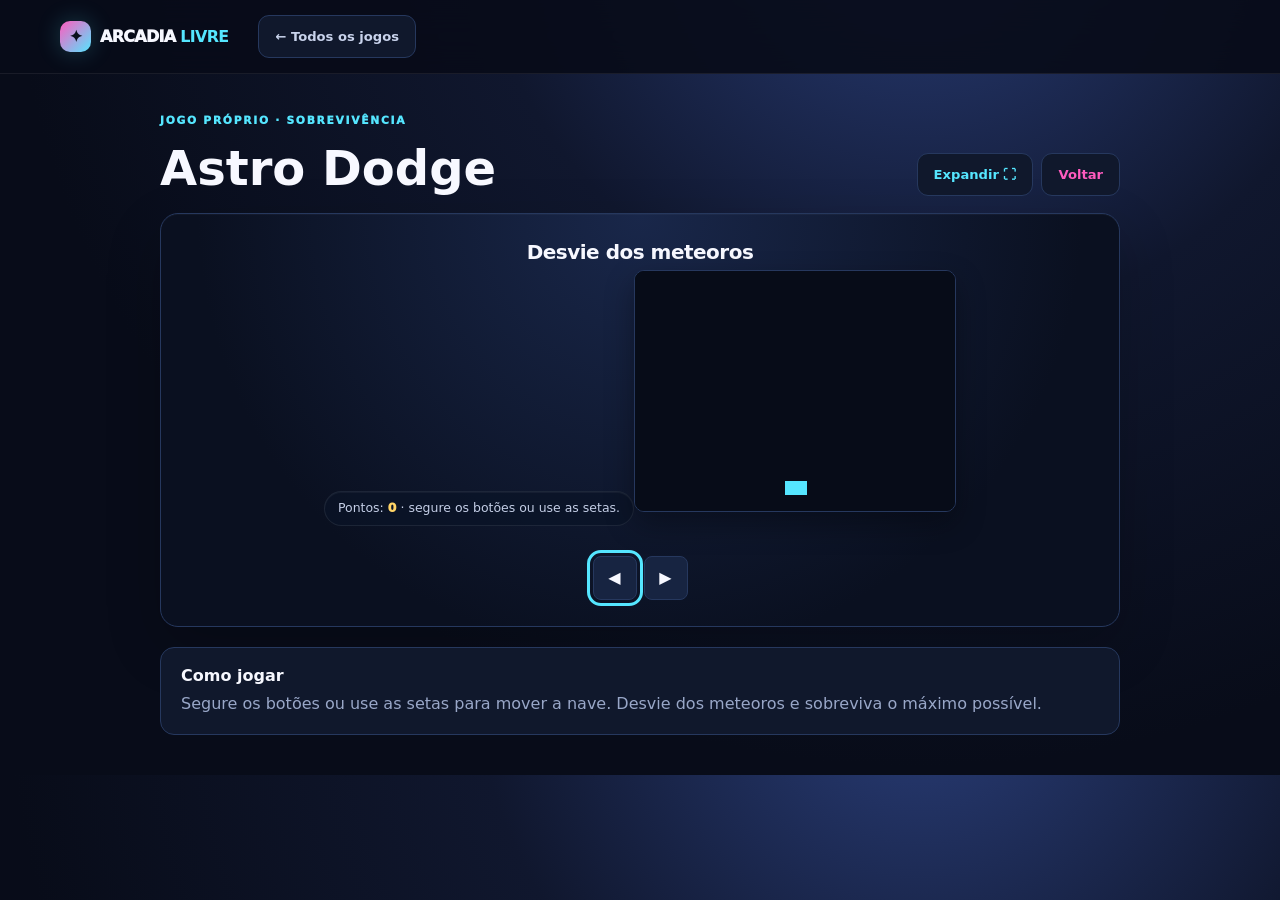
==== astro-dodge.html @ 838aaa4b "Simplifica CTAs do catálogo Mantém um único botão JOGAR por card e conserva a navegação nativa das p" ====
<!doctype html>
<html lang="pt-BR">
<head><meta charset="utf-8"><meta name="viewport" content="width=device-width, initial-scale=1"><title>Astro Dodge — Arcadia Livre</title><meta name="description" content="Jogue Astro Dodge, um jogo de sobrevivência espacial gratuito."><link rel="icon" href="favicon.svg" type="image/svg+xml"><link rel="manifest" href="manifest.webmanifest"><link rel="stylesheet" href="styles.css?v=13"></head>
<body data-game="dodge"><header class="site-header"><div class="header-inner"><a class="brand" href="index.html" aria-label="Voltar ao Arcadia Livre"><span class="brand-mark">✦</span><span>ARCADIA <b>LIVRE</b></span></a><a class="button button-quiet" href="index.html#catalogo">← Todos os jogos</a></div></header><main><section class="player-section standalone-page" id="player"><div class="player-top"><div><p class="eyebrow">jogo próprio · sobrevivência</p><h1 id="game-title">Astro Dodge</h1></div><div class="player-actions"><button class="button button-quiet fullscreen-game" id="fullscreen-game">Expandir ⛶</button><button class="button button-quiet close-game" id="close-game">Voltar</button></div></div><div id="game-root" class="game-root"><div class="empty-player"><div class="controller">🎮</div><h2>Carregando jogo...</h2></div></div><div class="standalone-info"><h2>Como jogar</h2><p>Segure os botões ou use as setas para mover a nave. Desvie dos meteoros e sobreviva o máximo possível.</p></div></section></main><script src="game.js?v=23"></script></body></html>
---- styles.css ----
:root{--bg:#080c19;--bg2:#0c1224;--panel:#111a31;--panel2:#162342;--line:#26385e;--text:#f7f8ff;--muted:#99a7c8;--cyan:#55e6ff;--pink:#ff5bbf;--lime:#baf56f;--yellow:#ffd466;--purple:#a884ff;--shadow:0 24px 65px #0008}*{box-sizing:border-box}html{scroll-behavior:smooth;scroll-padding-top:90px}section[id]{scroll-margin-top:90px}body{margin:0;color:var(--text);background:radial-gradient(ellipse at 72% -12%,#293d78 0,#10172e 34%,var(--bg) 70%);font-family:Inter,ui-sans-serif,system-ui,-apple-system,BlinkMacSystemFont,"Segoe UI",Roboto,Arial,sans-serif}a{color:inherit;text-decoration:none}button,input{font:inherit;color:inherit}.site-header{height:74px;position:sticky;top:0;z-index:20;background:#080c19e8;border-bottom:1px solid #ffffff12;backdrop-filter:blur(17px)}.header-inner{width:min(1160px,calc(100% - 30px));height:100%;margin:auto;display:flex;align-items:center;gap:30px}.brand{display:flex;align-items:center;gap:9px;font-weight:950;letter-spacing:-.045em;white-space:nowrap}.brand b{color:var(--cyan)}.brand-mark{width:31px;height:31px;border-radius:10px;display:grid;place-items:center;background:linear-gradient(135deg,var(--pink),var(--cyan));color:#09101c;box-shadow:0 0 23px #55e6ff38}.main-nav{display:flex;gap:23px;color:var(--muted);font-size:.88rem;height:100%;align-items:center}.menu-toggle{display:none;border:1px solid var(--line);background:#10182c;border-radius:9px;width:40px;height:40px;cursor:pointer;color:var(--cyan)}.main-nav a{height:100%;display:flex;align-items:center;border-bottom:2px solid transparent}.main-nav a:hover,.main-nav a.active{color:var(--text);border-color:var(--cyan)}.header-actions{margin-left:auto;display:flex;gap:10px;align-items:center}.search{height:38px;width:190px;display:flex;align-items:center;gap:8px;border:1px solid var(--line);border-radius:11px;background:#10172b;padding:0 10px;color:var(--muted)}.search span{font-size:1.35rem;line-height:0;transform:rotate(-15deg)}.search input{border:0;outline:0;background:transparent;width:100%;font-size:.8rem}.search:focus-within{outline:3px solid var(--cyan);outline-offset:3px}.search input::placeholder{color:#697797}.header-fav{border:1px solid var(--line);background:#10172b;border-radius:11px;height:38px;padding:0 11px;cursor:pointer;color:var(--pink)}.header-fav span{color:var(--muted);font-size:.75rem;margin-left:2px}main{width:min(1160px,calc(100% - 30px));margin:auto}.hero{min-height:540px;display:grid;grid-template-columns:1.03fr .97fr;gap:50px;align-items:center;padding:65px 0 53px}.eyebrow{font-size:.67rem;text-transform:uppercase;letter-spacing:.16em;font-weight:950;color:var(--cyan);margin:0 0 13px}.eyebrow i{width:7px;height:7px;display:inline-block;border-radius:50%;background:var(--lime);box-shadow:0 0 12px var(--lime);margin-right:8px}.hero h1{font-size:clamp(3.1rem,6.3vw,5.6rem);line-height:.91;letter-spacing:-.08em;margin:0 0 22px}.hero h1 em{font-style:normal;background:linear-gradient(90deg,var(--cyan),var(--pink));-webkit-background-clip:text;background-clip:text;color:transparent}.hero-text{color:var(--muted);font-size:1.05rem;line-height:1.65;max-width:530px;margin:0 0 26px}.hero-actions{display:flex;gap:10px;flex-wrap:wrap}.button{min-height:43px;border-radius:11px;border:1px solid var(--line);padding:0 16px;display:inline-flex;align-items:center;justify-content:center;font-weight:850;font-size:.82rem;cursor:pointer}.button-primary{background:linear-gradient(100deg,var(--pink),#906dff);border:0;box-shadow:0 12px 28px #ff5bbf30}.button-primary span{font-size:1.15rem;margin-left:10px}.restart-game{margin-top:18px}.button-quiet{background:#10182c;color:#c9d3ec}.button-quiet:hover{background:#182541}.hero-stats{display:flex;gap:25px;margin-top:39px;color:var(--muted);font-size:.76rem}.hero-stats strong{display:block;color:var(--text);font-size:1.2rem;line-height:1.1}.hero-stage{height:400px;position:relative;display:grid;place-items:center}.hero-glow{position:absolute;width:310px;height:310px;border-radius:50%;background:#55e6ff20;filter:blur(9px);right:18px;top:18px}.hero-game-card{z-index:1;width:min(360px,85%);border:1px solid #ffffff1c;border-radius:22px;background:#111a31d9;box-shadow:var(--shadow);padding:13px;transform:rotate(4deg);transition:transform .4s}.hero-game-card:hover{transform:rotate(0) translateY(-7px)}.hero-cover{height:300px;border-radius:15px;position:relative;overflow:hidden;background:radial-gradient(circle at 70% 18%,#ffd466b3 0 3%,transparent 4%),radial-gradient(circle at 22% 32%,#55e6ff 0 2%,transparent 3%),linear-gradient(135deg,#572ca0,#1a84a3 55%,#0d254d)}.hero-cover:after{content:"";position:absolute;inset:auto -20px 30px -20px;height:80px;background:#0b1737aa;transform:rotate(-8deg);box-shadow:0 -14px 0 #ff5bbf77}.hero-spark{position:absolute;top:24px;right:35px;color:var(--yellow);font-size:2rem;text-shadow:0 0 17px var(--yellow)}.hero-cover-title{position:absolute;z-index:1;left:22px;top:60px;font-weight:950;letter-spacing:-.1em;font-size:3.8rem;line-height:.8;color:white;text-shadow:6px 7px 0 #111b39}.hero-cover-title b{color:var(--yellow)}.hero-cover-sub{position:absolute;z-index:1;left:24px;bottom:28px;font-size:.68rem;text-transform:uppercase;letter-spacing:.13em;font-weight:850}.hero-coin{position:absolute;border-radius:50%;display:grid;place-items:center;font-size:1rem;color:#10172b;background:var(--yellow);box-shadow:0 0 20px #ffd46699;z-index:1}.hero-coin.c1{width:30px;height:30px;right:35px;bottom:78px}.hero-coin.c2{width:19px;height:19px;right:92px;bottom:114px;background:var(--cyan)}.hero-coin.c3{width:22px;height:22px;right:70px;bottom:51px;background:var(--pink);color:white}.hero-card-foot{display:flex;justify-content:space-between;padding:13px 5px 1px;color:var(--muted);font-size:.72rem}.hero-card-foot strong{color:var(--lime)}.online-dot{display:inline-block;width:7px;height:7px;border-radius:50%;background:var(--lime);box-shadow:0 0 10px var(--lime);margin-right:5px}.float-chip{position:absolute;z-index:2;padding:10px 12px;border-radius:10px;background:#151f3ae8;border:1px solid #ffffff1c;box-shadow:0 10px 28px #0005;font-size:.72rem;font-weight:800}.chip-one{left:5px;top:73px;color:var(--yellow);transform:rotate(-7deg)}.chip-two{right:2px;bottom:65px;color:var(--cyan);transform:rotate(6deg)}.ad-slot{height:82px;border:1px dashed #3c4c72;border-radius:14px;background:#0d1428a8;display:flex;align-items:center;justify-content:center;gap:12px;margin:4px 0 68px;color:#7483a6;font-size:.65rem;letter-spacing:.14em}.ad-slot small{letter-spacing:0;text-transform:none;font-size:.72rem;color:#5f6d8e}.section-top{display:flex;align-items:end;justify-content:space-between;gap:20px}.section-top h2,.player-top h2{font-size:2rem;letter-spacing:-.06em;margin:0}.section-sub{color:var(--muted);margin:4px 0 0;font-size:.88rem}.view-toggle{display:flex;gap:6px}.view-toggle button{border:1px solid var(--line);background:#10182c;color:var(--muted);border-radius:8px;width:40px;height:40px;cursor:pointer}.view-toggle .view-active{color:var(--cyan);border-color:#55e6ff55;background:#55e6ff12}.filter-row{display:flex;align-items:center;gap:8px;flex-wrap:wrap;margin:24px 0 18px}.filter{border:1px solid var(--line);background:#10182c;border-radius:999px;padding:8px 13px;color:var(--muted);font-size:.75rem;cursor:pointer}.filter:hover,.filter.active{color:var(--text);border-color:#55e6ff66;background:#55e6ff12}.result-count{margin-left:auto;color:#7786a8;font-size:.75rem}.game-grid{display:grid;grid-template-columns:repeat(3,1fr);gap:17px}.game-card{position:relative;overflow:hidden;border:1px solid var(--line);background:linear-gradient(155deg,#131e38,#0f162a);border-radius:16px;padding:10px;transition:transform .2s,border-color .2s,box-shadow .2s}.game-card:hover{transform:translateY(-5px);border-color:#5c75ad;box-shadow:0 15px 34px #0005}.cover{height:175px;border-radius:11px;position:relative;overflow:hidden;display:flex;align-items:end;padding:15px}.cover:after{content:"";position:absolute;inset:0;background:linear-gradient(135deg,#ffffff1f,transparent 45%,#080c1944)}.cover-icon{position:absolute;z-index:1;right:17px;top:15px;font-size:3rem;filter:drop-shadow(0 5px 6px #0005)}.cover-label{z-index:1;font-size:2.15rem;font-weight:950;line-height:.83;letter-spacing:-.09em;text-shadow:4px 4px 0 #09122699}.cover-label b{color:var(--yellow)}.cover-click{background:radial-gradient(circle at 68% 28%,#ffd466 0 2%,transparent 3%),linear-gradient(135deg,#ec4c94,#5d3aa9 58%,#173a73)}.cover-memory{background:radial-gradient(circle at 25% 30%,#55e6ff 0 2%,transparent 3%),linear-gradient(135deg,#0b7f90,#25346e 50%,#c64799)}.cover-snake{background:radial-gradient(circle at 76% 27%,#baf56f 0 3%,transparent 4%),linear-gradient(135deg,#173a55,#226c68 50%,#1a245d)}.cover-math{background:radial-gradient(circle at 20% 24%,#ffd466 0 3%,transparent 4%),linear-gradient(135deg,#ad4a89,#392a79 55%,#1b8e9a)}.cover-stack{background:linear-gradient(180deg,#121b46,#263d77 50%,#f05d9e)}.cover-dodge{background:radial-gradient(circle at 50% 28%,#ffffff 0 1%,transparent 2%),radial-gradient(circle at 70% 20%,#55e6ff 0 2%,transparent 3%),linear-gradient(135deg,#15124b,#162e78 52%,#39a2b0)}.heart{position:absolute;z-index:2;top:11px;left:11px;width:40px;height:40px;border-radius:9px;border:1px solid #ffffff2b;background:#080d1b99;color:white;cursor:pointer;font-size:1.05rem}.heart.saved{color:var(--pink);background:#ff5bbf25}.card-info{display:flex;justify-content:space-between;gap:8px;padding:13px 3px 10px}.category{font-size:.6rem;letter-spacing:.13em;color:var(--cyan);font-weight:950}.card-info h3{font-size:1.05rem;margin:3px 0}.card-info p{font-size:.75rem;color:var(--muted);margin:0}.card-meta{display:flex;flex-direction:column;gap:5px;align-items:end;color:#8392b2;font-size:.68rem;white-space:nowrap}.card-meta span:first-child{color:var(--yellow)}.play-card{display:flex;align-items:center;justify-content:center;width:100%;height:44px;border:1px solid #55e6ff3b;background:#55e6ff0e;border-radius:9px;color:var(--cyan);font-size:.72rem;font-weight:950;cursor:pointer;transition:.2s}.play-card:hover{background:#55e6ff20}.play-card span{font-size:1rem;margin-left:6px}.game-grid.list-view{grid-template-columns:1fr}.game-grid.list-view .game-card{display:grid;grid-template-columns:170px 1fr auto;gap:14px;align-items:center}.game-grid.list-view .cover{height:112px}.game-grid.list-view .card-info{padding:8px 0}.game-grid.list-view .card-actions{width:110px}.game-grid.list-view .play-card{width:100%}.empty-search{text-align:center;padding:50px;color:var(--muted)}.empty-search span{font-size:2.5rem}.empty-search h3{color:var(--text);margin:12px 0 3px}.empty-search p{margin:0}.player-section{margin:76px 0}.standalone-page{max-width:960px;margin:40px auto}.standalone-page h1{font-size:clamp(1.8rem,4vw,3rem);margin:0}.standalone-info{margin-top:20px;padding:18px 20px;border:1px solid var(--line);border-radius:14px;background:#10182c}.standalone-info h2{font-size:1rem;margin:0 0 6px}.standalone-info p{color:var(--muted);margin:0;line-height:1.6}.card-actions{display:flex;flex-direction:column;gap:4px}.details-link{display:inline-block;margin-top:4px;color:var(--cyan);font-size:.78rem;font-weight:800;text-decoration:none;text-align:center}.details-link:hover{text-decoration:underline}.card-link{cursor:pointer}.card-link:focus-visible{outline:3px solid var(--cyan);outline-offset:4px}.player-top{display:flex;align-items:end;justify-content:space-between;margin-bottom:17px}.player-actions{display:flex;gap:8px}.close-game{color:var(--pink)}.fullscreen-game{color:var(--cyan)}.game-root{min-height:350px;border:1px solid var(--line);border-radius:18px;background:radial-gradient(circle at 50% 0,#19274a,#0a1020 70%);display:grid;place-items:center;padding:26px;overflow:hidden}.empty-player{text-align:center;color:var(--muted)}.controller{font-size:3.4rem;filter:drop-shadow(0 8px 12px #0007)}.empty-player h3{color:var(--text);margin:12px 0 4px}.empty-player p{margin:0;font-size:.85rem}.game-ui{width:min(100%,650px);text-align:center;user-select:none}.game-ui button,.game-ui canvas{touch-action:manipulation}.game-controls,.game-controls button,.tap-target,.stack-button,.memory-card{touch-action:none}.game-ui h3{margin:0 0 6px;font-size:1.25rem}.game-ui p{color:var(--muted);margin:4px 0 19px}.score{color:var(--yellow);font-weight:950}.timer{color:var(--cyan);font-weight:950}.tap-target{width:125px;height:125px;border:0;border-radius:50%;background:linear-gradient(140deg,var(--pink),#876cff);font-size:2.2rem;cursor:pointer;box-shadow:0 0 0 11px #ff5bbf16,0 16px 45px #ff5bbf55}.tap-target:active{transform:scale(.94)}.memory-grid{display:grid;grid-template-columns:repeat(4,minmax(0,1fr));width:min(100%,300px);gap:10px;justify-content:center}.memory-card{height:72px;border:1px solid var(--line);background:#182544;border-radius:11px;cursor:pointer;font-size:1.5rem}.snake-wrap canvas{touch-action:none}.memory-card.flipped{background:#2b4275;border-color:var(--cyan)}.snake-wrap canvas,.dodge-wrap canvas{max-width:100%;border:1px solid var(--line);background:#070c18;border-radius:10px;image-rendering:pixelated}.game-controls{display:flex;justify-content:center;gap:7px;margin-top:11px}.game-controls button{width:44px;height:44px;border:1px solid var(--line);background:#172441;border-radius:8px;cursor:pointer}.math-answer{display:flex;justify-content:center;gap:7px;flex-wrap:wrap}.math-answer button{border:1px solid var(--line);background:#172441;border-radius:9px;padding:10px 18px;cursor:pointer}.math-answer button:hover{border-color:var(--cyan);color:var(--cyan)}.stack-button{border:0;background:linear-gradient(90deg,var(--pink),var(--cyan));height:43px;padding:0 24px;border-radius:10px;font-weight:950;cursor:pointer}.category-section{margin:70px 0}.category-grid{display:grid;grid-template-columns:repeat(4,1fr);gap:12px;margin-top:21px}.category-tile{min-height:115px;border:1px solid var(--line);border-radius:14px;padding:15px;display:flex;align-items:center;gap:12px;position:relative;overflow:hidden;background:#121c33;transition:.2s}.category-tile:hover{transform:translateY(-4px);border-color:#5c75ad}.category-tile>span{font-size:2.1rem}.category-tile strong{display:block;font-size:.93rem}.category-tile small{display:block;color:var(--muted);margin-top:3px;font-size:.72rem}.category-tile>b{position:absolute;right:15px;bottom:13px;color:var(--cyan)}.tile-arcade{background:linear-gradient(135deg,#1e2c58,#15192e)}.tile-puzzle{background:linear-gradient(135deg,#3a235d,#161e3b)}.tile-reflex{background:linear-gradient(135deg,#16455a,#141d39)}.tile-classic{background:linear-gradient(135deg,#27365d,#182035)}.classic-section{min-height:245px;display:flex;align-items:center;gap:50px;border:1px solid var(--line);border-radius:20px;padding:28px 42px;background:linear-gradient(100deg,#121d38,#1b1740);overflow:hidden;position:relative}.classic-section:after{content:"";width:300px;height:300px;border-radius:50%;background:#a884ff21;position:absolute;right:-75px;top:-85px;filter:blur(3px)}.classic-art{width:230px;height:170px;flex:none;border:1px solid #ffffff24;border-radius:15px;background:repeating-linear-gradient(0deg,#263767 0 3px,#293e72 3px 6px),linear-gradient(135deg,#ff5bbf,#55e6ff);display:grid;place-items:center;position:relative;box-shadow:0 17px 40px #0006;transform:rotate(-4deg)}.classic-art:before{content:"";position:absolute;inset:10px;border:2px solid #0b1020;border-radius:9px}.classic-art span{z-index:1;font-weight:950;letter-spacing:.15em;font-size:1.2rem}.classic-art span:first-child{color:var(--yellow);font-size:3.8rem;line-height:.7}.classic-art i{position:absolute;right:25px;top:18px;color:var(--pink);font-size:1.6rem}.classic-copy{z-index:1;max-width:620px}.classic-copy h2{font-size:1.9rem;letter-spacing:-.06em;margin:0 0 10px}.classic-copy p:not(.eyebrow){color:var(--muted);line-height:1.6;font-size:.9rem;margin:0}.text-link{display:inline-block;color:var(--cyan);font-weight:850;margin-top:14px;font-size:.82rem}.ad-bottom{margin:55px 0 66px}.player-section:fullscreen,.player-section.fullscreen-fallback{position:fixed;inset:0;z-index:9999;overflow:auto;min-height:100vh;margin:0;padding:28px clamp(16px,4vw,60px);background:#080c19;border-radius:0;border:0}.player-section:fullscreen .game-root,.player-section.fullscreen-fallback .game-root{min-height:calc(100vh - 100px);display:grid;place-items:center;border:0}.player-section:fullscreen .game-ui,.player-section.fullscreen-fallback .game-ui{width:min(100%,760px)}.not-found{min-height:calc(100vh - 170px);display:grid;place-content:center;justify-items:start;max-width:650px;margin:auto}.not-found h1{font-size:clamp(2.6rem,7vw,5rem);line-height:.95;letter-spacing:-.08em;margin:0 0 18px}.not-found p:not(.eyebrow){color:var(--muted);font-size:1rem;line-height:1.6;max-width:500px;margin:0 0 24px}footer{border-top:1px solid #ffffff12;padding:32px max(18px,calc((100% - 1160px)/2)) 70px;display:grid;grid-template-columns:1.2fr .8fr 1fr;gap:25px;color:var(--muted);font-size:.78rem}footer .brand{color:var(--text)}footer p{margin:10px 0 0}.footer-links{display:flex;gap:18px;align-items:center}.footer-links a:hover{color:var(--cyan)}footer small{align-self:center;text-align:right}@media(max-width:900px){.menu-toggle{display:grid;place-items:center}.main-nav{display:none;position:absolute;top:74px;left:10px;right:10px;height:auto;flex-direction:column;align-items:stretch;gap:0;padding:8px;border:1px solid var(--line);border-radius:12px;background:#0c1428f5;box-shadow:var(--shadow)}.main-nav.open{display:flex}.main-nav a{height:42px;padding:0 12px}.hero{grid-template-columns:1fr;gap:15px}.hero-stage{height:350px}.game-grid{grid-template-columns:repeat(2,1fr)}.category-grid{grid-template-columns:repeat(2,1fr)}footer{grid-template-columns:1fr 1fr}.footer-links{justify-content:flex-end}footer small{grid-column:1/-1;text-align:left}}@media(max-width:560px){.header-inner{width:calc(100% - 20px)}.header-actions{gap:5px}.search{width:clamp(92px,calc(100vw - 176px),160px);padding:0 8px;justify-content:flex-start}.search input{display:block}.search span{font-size:1.25rem}.hero{padding-top:45px}.hero h1{font-size:3.2rem}.hero-stats{gap:15px}.hero-stage{height:290px}.hero-game-card{width:285px}.hero-cover{height:220px}.hero-cover-title{font-size:3rem}.float-chip{font-size:.62rem}.ad-slot{flex-direction:column;gap:5px}.section-top{align-items:start;flex-direction:column}.view-toggle{display:none}.game-grid{grid-template-columns:1fr}.filter-row{gap:6px}.filter{padding:7px 10px;font-size:.7rem}.result-count{width:100%;margin:3px 0 0}.player-top{align-items:start}.player-top h2{font-size:1.55rem}.category-grid{grid-template-columns:1fr 1fr}.category-tile{padding:11px;min-height:100px}.category-tile>span{font-size:1.65rem}.category-tile>b{right:10px;bottom:9px}.classic-section{flex-direction:column;align-items:start;gap:25px;padding:25px}.classic-art{width:190px;height:135px}.classic-copy h2{font-size:1.55rem}.memory-grid{width:min(100%,280px);gap:7px}.memory-card{height:58px}footer{display:flex;flex-direction:column;padding-bottom:95px}.footer-links{justify-content:flex-start}.footer-links a{font-size:.75rem}}

/* Foco visível consistente para teclado e leitores de tela */
button:focus-visible,a:focus-visible,input:focus-visible,[tabindex]:focus-visible{outline:3px solid var(--cyan);outline-offset:3px}
.tap-target:focus-visible{box-shadow:0 0 0 7px var(--bg),0 0 0 11px var(--cyan),0 16px 45px #55e6ff55}
.memory-card.flipped{transform:translateY(-2px);transition:transform .14s,background .14s,border-color .14s}
@media (prefers-reduced-motion:reduce){*,*::before,*::after{scroll-behavior:auto!important;animation-duration:.01ms!important;animation-iteration-count:1!important;transition-duration:.01ms!important}}

/* HUD compacto e legível em telas pequenas */
.game-ui>p{display:inline-flex;align-items:center;justify-content:center;gap:4px;max-width:100%;padding:8px 13px;border:1px solid #ffffff14;border-radius:999px;background:#0b1428b8;box-shadow:inset 0 1px #ffffff0b;color:#c4cee6;font-size:.78rem;line-height:1.35}
.game-ui h3{letter-spacing:-.025em}
.game-root{box-shadow:inset 0 1px #ffffff08,0 20px 55px #0003}
.game-ui canvas{box-shadow:0 12px 30px #0005}
.tap-target{transition:filter .15s,box-shadow .15s,transform .15s}
.tap-target:hover{filter:saturate(1.18) brightness(1.08)}
.memory-card:hover{border-color:#55e6ff99;background:#20335b}
@media(max-width:560px){.game-ui>p{font-size:.72rem;padding:7px 10px}.game-root{padding:18px 12px}}

/* Hub principal: área de descoberta com ação imediata */
.skip-link{position:fixed;left:16px;top:10px;z-index:1000;transform:translateY(-160%);padding:10px 14px;border-radius:10px;background:var(--cyan);color:#07101b;font-weight:900;font-size:.8rem;transition:transform .18s}.skip-link:focus{transform:translateY(0)}
.hub-guide{padding:27px 28px 29px;border:1px solid #ffffff16;border-radius:22px;background:linear-gradient(135deg,#101a32e8,#151431e8);box-shadow:0 22px 55px #0003;position:relative;overflow:hidden}.hub-guide:before{content:"";position:absolute;width:260px;height:260px;right:-95px;top:-135px;border-radius:50%;background:#55e6ff18;filter:blur(2px)}.hub-guide-head{position:relative;display:flex;align-items:end;justify-content:space-between;gap:18px;margin-bottom:20px}.hub-guide-head h2{margin:0;font-size:clamp(1.65rem,3vw,2.35rem);letter-spacing:-.07em}.hub-guide-head .section-sub{max-width:570px;margin-top:7px}.hub-badge{display:inline-flex;align-items:center;gap:8px;white-space:nowrap;border:1px solid #baf56f38;background:#baf56f0d;color:var(--lime);border-radius:999px;padding:9px 12px;font-size:.68rem;font-weight:900;text-transform:uppercase;letter-spacing:.08em}.hub-badge i{width:7px;height:7px;border-radius:50%;background:var(--lime);box-shadow:0 0 12px var(--lime)}.hub-guide-grid{display:grid;grid-template-columns:repeat(3,1fr);gap:12px;min-height:0}.hub-feature{position:relative;display:flex;align-items:center;gap:13px;min-height:116px;padding:17px;border:1px solid #ffffff18;border-radius:15px;color:var(--text);overflow:hidden;transition:transform .2s,border-color .2s,box-shadow .2s}.hub-feature:after{content:"";position:absolute;inset:auto -18px -35px auto;width:100px;height:100px;border-radius:50%;background:#ffffff0d}.hub-feature:hover{transform:translateY(-4px);border-color:#ffffff55;box-shadow:0 15px 30px #0004}.hub-feature-icon{position:relative;z-index:1;width:45px;height:45px;display:grid;place-items:center;border-radius:13px;background:#080d1b99;font-size:1.7rem;flex:none}.hub-feature>span:last-child{position:relative;z-index:1;display:flex;flex-direction:column;min-width:0}.hub-feature small{color:#c8d2e8aa;font-size:.61rem;text-transform:uppercase;letter-spacing:.1em;font-weight:850}.hub-feature strong{font-size:1.02rem;margin-top:4px;letter-spacing:-.03em}.hub-feature em{font-style:normal;color:#ffffffaa;font-size:.69rem;margin-top:9px;font-weight:800}.hub-feature-pink{background:linear-gradient(135deg,#3a193e,#211a3e)}.hub-feature-cyan{background:linear-gradient(135deg,#123a4b,#172447)}.hub-feature-lime{background:linear-gradient(135deg,#273c32,#19233e)}.hub-feature-pink .hub-feature-icon{color:var(--pink)}.hub-feature-cyan .hub-feature-icon{color:var(--cyan)}.hub-feature-lime .hub-feature-icon{color:var(--lime)}
@media(max-width:760px){.hub-guide-head{align-items:start;flex-direction:column}.hub-guide-grid{grid-template-columns:1fr}.hub-feature{min-height:92px}.hub-guide{padding:23px 18px}}
@media(max-width:560px){.hub-guide-head h2{font-size:1.7rem}.hub-badge{font-size:.6rem}.hub-feature{padding:14px}.hub-feature-icon{width:40px;height:40px;font-size:1.45rem}}
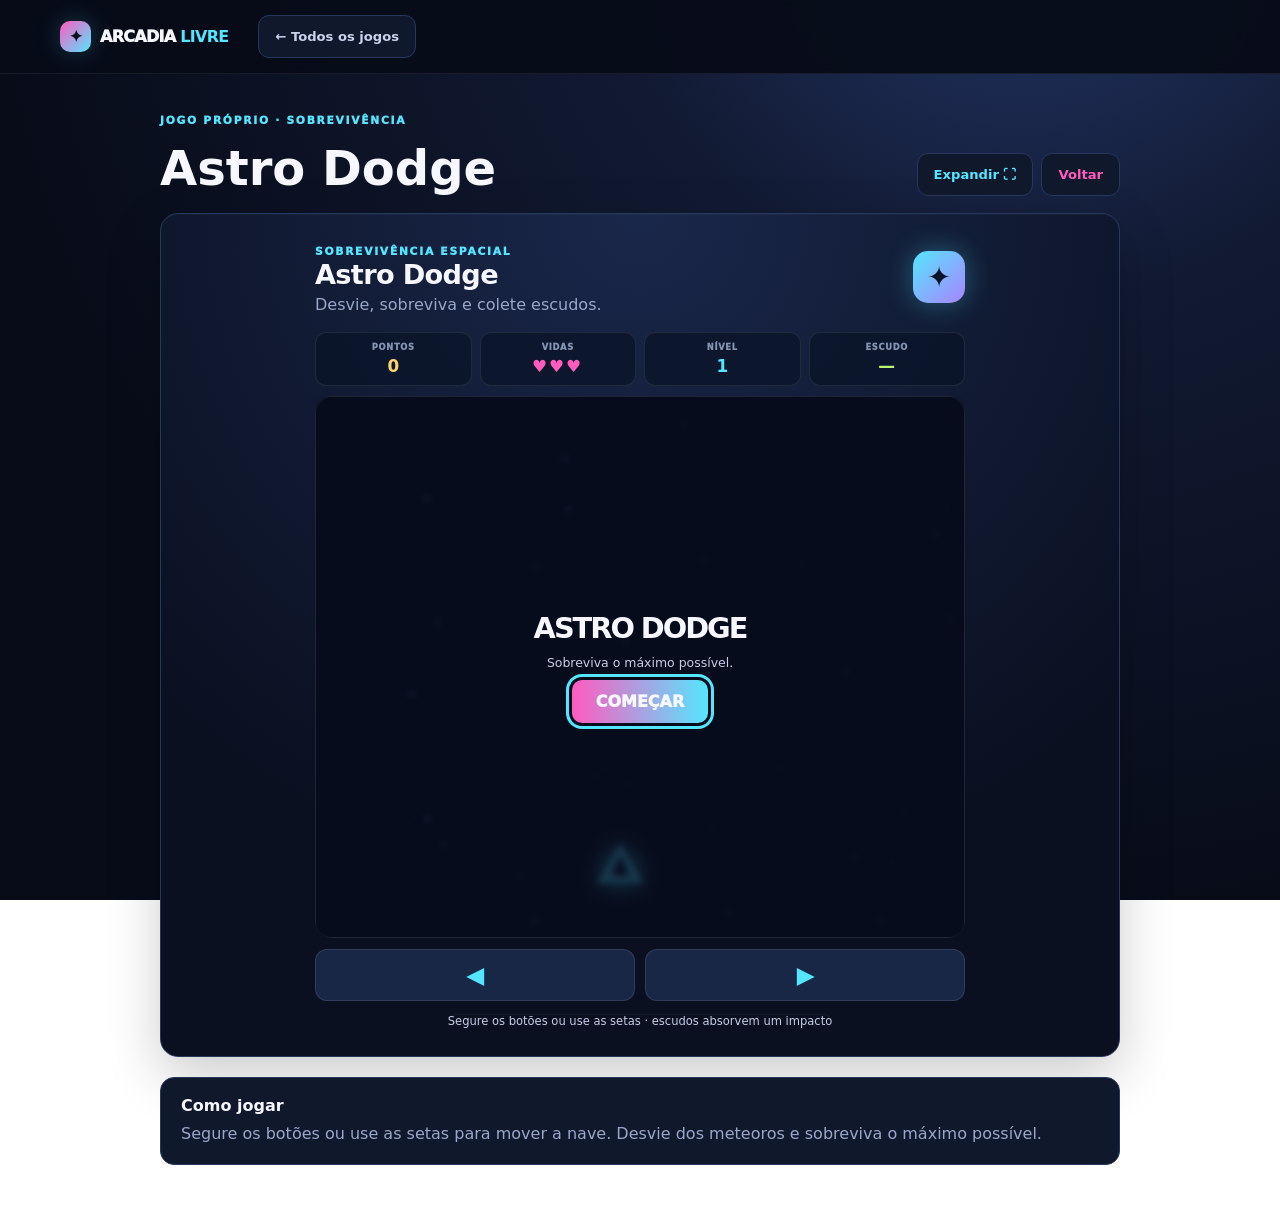
==== commit b13463aa: "Reconstrói Astro Dodge Adiciona três vidas, escudos coletáveis, níveis, estrelas em movimento, meteo" ====
--- a/astro-dodge.html
+++ b/astro-dodge.html
@@ -1,4 +1,4 @@
 <!doctype html>
 <html lang="pt-BR">
-<head><meta charset="utf-8"><meta name="viewport" content="width=device-width, initial-scale=1"><title>Astro Dodge — Arcadia Livre</title><meta name="description" content="Jogue Astro Dodge, um jogo de sobrevivência espacial gratuito."><link rel="icon" href="favicon.svg" type="image/svg+xml"><link rel="manifest" href="manifest.webmanifest"><link rel="stylesheet" href="styles.css?v=13"></head>
-<body data-game="dodge"><header class="site-header"><div class="header-inner"><a class="brand" href="index.html" aria-label="Voltar ao Arcadia Livre"><span class="brand-mark">✦</span><span>ARCADIA <b>LIVRE</b></span></a><a class="button button-quiet" href="index.html#catalogo">← Todos os jogos</a></div></header><main><section class="player-section standalone-page" id="player"><div class="player-top"><div><p class="eyebrow">jogo próprio · sobrevivência</p><h1 id="game-title">Astro Dodge</h1></div><div class="player-actions"><button class="button button-quiet fullscreen-game" id="fullscreen-game">Expandir ⛶</button><button class="button button-quiet close-game" id="close-game">Voltar</button></div></div><div id="game-root" class="game-root"><div class="empty-player"><div class="controller">🎮</div><h2>Carregando jogo...</h2></div></div><div class="standalone-info"><h2>Como jogar</h2><p>Segure os botões ou use as setas para mover a nave. Desvie dos meteoros e sobreviva o máximo possível.</p></div></section></main><script src="game.js?v=23"></script></body></html>+<head><meta charset="utf-8"><meta name="viewport" content="width=device-width, initial-scale=1"><title>Astro Dodge — Arcadia Livre</title><meta name="description" content="Jogue Astro Dodge, um jogo de sobrevivência espacial gratuito."><link rel="icon" href="favicon.svg" type="image/svg+xml"><link rel="manifest" href="manifest.webmanifest"><link rel="stylesheet" href="styles.css?v=51"></head>
+<body data-game="dodge"><header class="site-header"><div class="header-inner"><a class="brand" href="index.html" aria-label="Voltar ao Arcadia Livre"><span class="brand-mark">✦</span><span>ARCADIA <b>LIVRE</b></span></a><a class="button button-quiet" href="index.html#catalogo">← Todos os jogos</a></div></header><main><section class="player-section standalone-page" id="player"><div class="player-top"><div><p class="eyebrow">jogo próprio · sobrevivência</p><h1 id="game-title">Astro Dodge</h1></div><div class="player-actions"><button class="button button-quiet fullscreen-game" id="fullscreen-game">Expandir ⛶</button><button class="button button-quiet close-game" id="close-game">Voltar</button></div></div><div id="game-root" class="game-root"><div class="empty-player"><div class="controller">🎮</div><h2>Carregando jogo...</h2></div></div><div class="standalone-info"><h2>Como jogar</h2><p>Segure os botões ou use as setas para mover a nave. Desvie dos meteoros e sobreviva o máximo possível.</p></div></section></main><script src="game.js?v=51"></script></body></html>
--- a/styles.css
+++ b/styles.css
@@ -21,3 +21,48 @@
 .hub-guide{padding:27px 28px 29px;border:1px solid #ffffff16;border-radius:22px;background:linear-gradient(135deg,#101a32e8,#151431e8);box-shadow:0 22px 55px #0003;position:relative;overflow:hidden}.hub-guide:before{content:"";position:absolute;width:260px;height:260px;right:-95px;top:-135px;border-radius:50%;background:#55e6ff18;filter:blur(2px)}.hub-guide-head{position:relative;display:flex;align-items:end;justify-content:space-between;gap:18px;margin-bottom:20px}.hub-guide-head h2{margin:0;font-size:clamp(1.65rem,3vw,2.35rem);letter-spacing:-.07em}.hub-guide-head .section-sub{max-width:570px;margin-top:7px}.hub-badge{display:inline-flex;align-items:center;gap:8px;white-space:nowrap;border:1px solid #baf56f38;background:#baf56f0d;color:var(--lime);border-radius:999px;padding:9px 12px;font-size:.68rem;font-weight:900;text-transform:uppercase;letter-spacing:.08em}.hub-badge i{width:7px;height:7px;border-radius:50%;background:var(--lime);box-shadow:0 0 12px var(--lime)}.hub-guide-grid{display:grid;grid-template-columns:repeat(3,1fr);gap:12px;min-height:0}.hub-feature{position:relative;display:flex;align-items:center;gap:13px;min-height:116px;padding:17px;border:1px solid #ffffff18;border-radius:15px;color:var(--text);overflow:hidden;transition:transform .2s,border-color .2s,box-shadow .2s}.hub-feature:after{content:"";position:absolute;inset:auto -18px -35px auto;width:100px;height:100px;border-radius:50%;background:#ffffff0d}.hub-feature:hover{transform:translateY(-4px);border-color:#ffffff55;box-shadow:0 15px 30px #0004}.hub-feature-icon{position:relative;z-index:1;width:45px;height:45px;display:grid;place-items:center;border-radius:13px;background:#080d1b99;font-size:1.7rem;flex:none}.hub-feature>span:last-child{position:relative;z-index:1;display:flex;flex-direction:column;min-width:0}.hub-feature small{color:#c8d2e8aa;font-size:.61rem;text-transform:uppercase;letter-spacing:.1em;font-weight:850}.hub-feature strong{font-size:1.02rem;margin-top:4px;letter-spacing:-.03em}.hub-feature em{font-style:normal;color:#ffffffaa;font-size:.69rem;margin-top:9px;font-weight:800}.hub-feature-pink{background:linear-gradient(135deg,#3a193e,#211a3e)}.hub-feature-cyan{background:linear-gradient(135deg,#123a4b,#172447)}.hub-feature-lime{background:linear-gradient(135deg,#273c32,#19233e)}.hub-feature-pink .hub-feature-icon{color:var(--pink)}.hub-feature-cyan .hub-feature-icon{color:var(--cyan)}.hub-feature-lime .hub-feature-icon{color:var(--lime)}
 @media(max-width:760px){.hub-guide-head{align-items:start;flex-direction:column}.hub-guide-grid{grid-template-columns:1fr}.hub-feature{min-height:92px}.hub-guide{padding:23px 18px}}
 @media(max-width:560px){.hub-guide-head h2{font-size:1.7rem}.hub-badge{font-size:.6rem}.hub-feature{padding:14px}.hub-feature-icon{width:40px;height:40px;font-size:1.45rem}}
+
+/* Clássicos próprios inspirados na era Flash */
+.classic-game canvas{max-width:100%;border:1px solid #ffffff18;border-radius:12px;background:#070c18;image-rendering:auto}.classic-start{margin-top:13px}.mole-grid{display:grid;grid-template-columns:repeat(3,70px);gap:9px;justify-content:center;margin:12px auto}.mole-cell{height:62px;border:1px solid var(--line);border-radius:12px;background:#172441;color:#526484;font-size:2rem;cursor:pointer;transition:.12s}.mole-cell.active{background:linear-gradient(135deg,var(--pink),#7f55db);color:#fff;transform:scale(1.05);box-shadow:0 0 20px #ff5bbf66}.color-target{font-size:2.2rem;font-weight:950;letter-spacing:.08em;margin:13px 0 20px}.color-buttons{display:flex;justify-content:center;gap:8px;flex-wrap:wrap}.color-buttons button{border:1px solid var(--line);border-radius:10px;background:#172441;padding:11px 14px;font-size:.72rem;font-weight:900;cursor:pointer}.color-buttons button:hover{border-color:var(--cyan);transform:translateY(-2px)}
+
+/* Identidade visual própria dos cinco clássicos */
+.cover-breaker{background:radial-gradient(circle at 70% 25%,#ffd466 0 2%,transparent 3%),linear-gradient(135deg,#3f1c69,#172b67 52%,#e84d92)}.cover-pop{background:radial-gradient(circle at 22% 28%,#55e6ff 0 4%,transparent 5%),radial-gradient(circle at 70% 60%,#baf56f 0 5%,transparent 6%),linear-gradient(135deg,#153d70,#6c2c92)}.cover-mole{background:radial-gradient(circle at 28% 30%,#ffd466 0 4%,transparent 5%),linear-gradient(135deg,#1c5a58,#24376f 55%,#8d4c9e)}.cover-runner{background:radial-gradient(circle at 72% 20%,#fff 0 2%,transparent 3%),linear-gradient(135deg,#27518a,#4c65aa 55%,#e479a8)}.cover-color{background:conic-gradient(from 210deg,#ff5bbf,#ffd466,#baf56f,#55e6ff,#a884ff,#ff5bbf)}
+.classic-game canvas{width:min(100%,520px);height:auto}.mole-cell:focus-visible,.color-buttons button:focus-visible,.stack-button:focus-visible{outline:3px solid var(--cyan);outline-offset:3px}
+
+/* Click Rush: arena arcade com feedback de combo */
+.rush-ui{max-width:620px}.rush-head{display:flex;align-items:start;justify-content:space-between;gap:15px;text-align:left}.rush-head h3{font-size:1.45rem;margin:0}.rush-head p{margin:5px 0 0!important;text-align:left!important;border:0!important;background:none!important;padding:0!important}.rush-badge{border:1px solid #55e6ff55;color:var(--cyan);border-radius:999px;padding:7px 10px;font-size:.62rem;font-weight:950;letter-spacing:.1em}.rush-hud{display:grid;grid-template-columns:repeat(3,1fr);gap:8px;margin:17px 0 8px}.rush-hud span{padding:9px 5px;border:1px solid #ffffff14;border-radius:10px;background:#0b1428b8;color:var(--muted);font-size:.67rem;text-transform:uppercase;letter-spacing:.07em}.rush-hud b{display:block;color:var(--text);font-size:1.25rem;letter-spacing:0}.rush-hud span:first-child b{color:var(--cyan)}.rush-hud span:nth-child(2) b{color:var(--yellow)}.rush-hud span:last-child b{color:var(--pink)}.rush-meter{height:5px;background:#ffffff12;border-radius:99px;overflow:hidden;margin-bottom:10px}.rush-meter i{display:block;width:100%;height:100%;background:linear-gradient(90deg,var(--cyan),var(--pink));transition:width .3s linear}.rush-arena{position:relative;height:285px;border:1px solid #ffffff1c;border-radius:16px;overflow:hidden;background:radial-gradient(circle at 50% 45%,#263c71 0 2px,transparent 3px),linear-gradient(135deg,#0e1b39,#14102e);background-size:45px 45px,100% 100%;box-shadow:inset 0 0 45px #0006,0 15px 35px #0004;cursor:crosshair}.rush-arena:after{content:'';position:absolute;inset:0;pointer-events:none;background:linear-gradient(115deg,transparent 35%,#55e6ff08 50%,transparent 65%);animation:arena-scan 3s linear infinite}.rush-arena.running{border-color:#55e6ff66}.rush-arena:focus-visible{outline:3px solid var(--cyan);outline-offset:3px}.rush-start{position:absolute;inset:0;display:grid;place-items:center;color:#ffffffaa;font-size:.7rem;font-weight:950;letter-spacing:.14em;pointer-events:none}.rush-ui .tap-target{position:absolute;z-index:2;left:50%;top:50%;transform:translate(-50%,-50%);width:76px;height:76px;font-size:1.45rem;box-shadow:0 0 0 8px #ff5bbf20,0 0 32px #ff5bbf88;transition:left .25s ease,top .25s ease,transform .12s,filter .12s}.rush-ui .tap-target:active{transform:translate(-50%,-50%) scale(.82)}.rush-ui .tap-target.rush-pop{animation:rush-pop .22s ease}.rush-tip{font-size:.72rem!important;margin:12px 0 0!important;padding:0!important;border:0!important;background:none!important}@keyframes rush-pop{50%{filter:brightness(1.8);transform:translate(-50%,-50%) scale(1.22)}}@keyframes arena-scan{to{transform:translateX(100%)}}
+@media(max-width:560px){.rush-arena{height:245px}.rush-head h3{font-size:1.25rem}.rush-badge{font-size:.55rem;padding:6px 8px}}
+
+/* Click Rush reconstruído: arena de alvos e leitura de jogo */
+.rush-v2{max-width:720px}.rush-v2-head{display:flex;align-items:center;justify-content:space-between;text-align:left;gap:18px}.rush-v2-head .eyebrow{margin-bottom:4px}.rush-v2-head h3{font-size:1.7rem;margin:0}.rush-v2-head p{margin:5px 0 0!important;padding:0!important;border:0!important;background:none!important;text-align:left!important}.rush-v2-mark{width:54px;height:54px;display:grid;place-items:center;border-radius:16px;background:linear-gradient(135deg,var(--pink),var(--purple));font-size:1.7rem;box-shadow:0 0 26px #ff5bbf55}.rush-v2-hud{display:grid;grid-template-columns:repeat(4,1fr);gap:8px;margin:18px 0 9px}.rush-v2-hud div{border:1px solid #ffffff16;background:#0b1428cc;border-radius:11px;padding:9px 5px;text-align:center}.rush-v2-hud small{display:block;color:#8492b3;font-size:.58rem;font-weight:900;letter-spacing:.1em}.rush-v2-hud b{display:block;color:var(--text);font-size:1.22rem;line-height:1.1;margin-top:4px}.rush-v2-hud div:first-child b{color:var(--cyan)}.rush-v2-hud div:nth-child(2) b{color:var(--yellow)}.rush-v2-hud div:nth-child(3) b{color:var(--pink)}.rush-v2-hud div:nth-child(4) b{color:var(--lime)}.rush-v2-bar{height:5px;border-radius:9px;background:#ffffff12;overflow:hidden;margin-bottom:10px}.rush-v2-bar i{display:block;width:100%;height:100%;background:linear-gradient(90deg,var(--cyan),var(--pink));transition:width .1s linear}.rush-v2-stage{position:relative;line-height:0;border:1px solid #ffffff20;border-radius:17px;overflow:hidden;background:#0d1730;box-shadow:inset 0 0 40px #0008,0 18px 45px #0005}.rush-v2-stage canvas{display:block;width:100%;height:auto;max-height:420px;cursor:crosshair;touch-action:none}.rush-v2-stage canvas.rush-hit{filter:brightness(1.3) saturate(1.3)}.rush-v2-stage canvas.rush-miss{filter:sepia(.4) saturate(2)}.rush-v2-overlay{position:absolute;inset:0;display:flex;flex-direction:column;align-items:center;justify-content:center;gap:10px;background:#080d1dcc;backdrop-filter:blur(3px);color:var(--text);line-height:1}.rush-v2-overlay[hidden]{display:none}.rush-v2-overlay strong{font-size:2rem;letter-spacing:-.07em}.rush-v2-overlay span{color:#c4cee6;font-size:.78rem}.rush-v2-overlay.result strong{color:var(--yellow)}.rush-v2-overlay .rush-start{position:static;pointer-events:auto;margin-top:7px}.rush-v2-help{font-size:.73rem!important;margin:12px 0 0!important;padding:0!important;border:0!important;background:none!important}.rush-v2 canvas:focus-visible{outline:3px solid var(--cyan);outline-offset:-4px}@media(max-width:560px){.rush-v2-head h3{font-size:1.4rem}.rush-v2-mark{width:44px;height:44px;font-size:1.35rem}.rush-v2-hud b{font-size:1rem}.rush-v2-hud small{font-size:.5rem}.rush-v2-overlay strong{font-size:1.6rem}}
+
+/* Hub visual pass: menos ruído, mais hierarquia e leitura */
+body{background:radial-gradient(ellipse at 80% -15%,#26386c 0,#111a32 30%,#080c19 72%);background-attachment:fixed}.site-header{background:#080c19f2}.hero{min-height:505px;padding:56px 0 48px;gap:42px}.hero h1{max-width:650px;font-size:clamp(2.8rem,5.8vw,5rem);line-height:.94}.hero-text{max-width:500px}.hero-stage{height:390px;border:1px solid #ffffff12;border-radius:28px;background:linear-gradient(145deg,#111d3b99,#0b1023aa);box-shadow:inset 0 0 70px #55e6ff08,0 25px 70px #0005;overflow:hidden}.hero-stage:before{content:'';position:absolute;inset:0;background:linear-gradient(90deg,#ffffff06 1px,transparent 1px),linear-gradient(#ffffff06 1px,transparent 1px);background-size:30px 30px;mask-image:linear-gradient(to bottom,black,transparent 85%);pointer-events:none}.hero-game-card{transform:none!important;width:min(350px,80%);border-color:#ffffff24;background:#121d36ee;box-shadow:0 25px 70px #0008}.hero-game-card:hover{transform:translateY(-6px)!important}.hero-glow{opacity:.55}.hero-spark{opacity:.7}.section-top h2,.player-top h2{font-size:clamp(1.8rem,3vw,2.35rem)}.filter-row{margin:20px 0 16px}.filter{border-radius:999px;padding:9px 14px;background:#101a31;border-color:#ffffff18}.filter.active{background:linear-gradient(100deg,#ff5bbf,#816bff);border-color:transparent}.game-grid{gap:18px}.game-card{border-radius:19px;padding:9px;background:linear-gradient(145deg,#15213d,#0e162a);border-color:#ffffff18}.game-card:hover{border-color:#55e6ff88;box-shadow:0 18px 40px #0007}.cover{height:152px;border-radius:13px}.cover-icon{font-size:2.6rem}.cover-label{font-size:1.95rem}.card-info{padding:11px 5px 5px}.card-info h3{font-size:1.15rem}.card-actions{padding:0 5px 4px}.play-card{border-radius:10px}.hub-guide{border-radius:24px!important;border:1px solid #ffffff18!important;background:linear-gradient(135deg,#111d37,#0c1428)!important}.ad-slot{border-radius:14px;border-color:#ffffff14;background:#0d1528aa}.classic-section{border-radius:24px;overflow:hidden}.category-section a{border-radius:15px;transition:transform .2s,border-color .2s}.category-section a:hover{transform:translateY(-3px);border-color:#55e6ff66}@media(max-width:700px){.hero{padding-top:38px;gap:28px}.hero-stage{height:320px;border-radius:21px}.hero-game-card{width:82%}.game-grid{gap:12px}.cover{height:125px}.cover-label{font-size:1.5rem}.cover-icon{font-size:2rem}.card-info h3{font-size:1rem}.card-info p{font-size:.72rem}}
+
+/* Página individual Click Rush */
+.click-page{background:radial-gradient(ellipse at 50% -10%,#293d78 0,#10172e 35%,#080c19 72%);background-attachment:fixed}.click-page .standalone-page{max-width:980px;margin:32px auto 70px}.click-page .player-top{padding:0 4px 18px}.click-page .player-top h1{letter-spacing:-.065em}.click-page .game-root{border-radius:24px;border-color:#ffffff20;background:linear-gradient(145deg,#111d39,#090f21);box-shadow:0 25px 70px #0007,inset 0 1px #ffffff0c}.click-page .game-root:before{content:'CLICK RUSH  /  REFLEXO';position:absolute;top:17px;left:22px;color:#ffffff55;font-size:.58rem;font-weight:950;letter-spacing:.16em;pointer-events:none}.click-page .game-root{position:relative}.click-info{margin-top:18px;padding:24px;border:1px solid #ffffff18;border-radius:22px;background:linear-gradient(145deg,#111c35,#0c1428);box-shadow:0 18px 45px #0004}.click-info-head{display:flex;align-items:end;justify-content:space-between;gap:16px;border-bottom:1px solid #ffffff12;padding-bottom:18px}.click-info-head .eyebrow{margin:0 0 7px}.click-info-head h2{margin:0;font-size:clamp(1.35rem,3vw,2rem);letter-spacing:-.05em}.click-info-head>span{color:var(--cyan);font-size:.65rem;font-weight:950;letter-spacing:.12em;white-space:nowrap}.click-rules{display:grid;grid-template-columns:repeat(3,1fr);gap:10px;margin-top:16px}.click-rules article{padding:15px;border:1px solid #ffffff12;border-radius:14px;background:#0a1225aa}.click-rules b{display:block;color:var(--pink);font-size:.68rem;letter-spacing:.1em}.click-rules strong{display:block;margin:7px 0 4px}.click-rules p{margin:0;color:var(--muted);font-size:.78rem;line-height:1.45}.click-controls{margin:18px 0 0;color:#aab8d4;font-size:.76rem;line-height:1.5}.click-controls kbd{padding:3px 6px;border:1px solid #ffffff25;border-bottom-width:2px;border-radius:5px;color:var(--text);font-size:.63rem;background:#182541}@media(max-width:650px){.click-page .standalone-page{margin-top:18px}.click-page .player-top{align-items:flex-start}.click-page .player-actions{flex-wrap:wrap;justify-content:flex-end}.click-info{padding:18px;border-radius:18px}.click-info-head{align-items:flex-start;flex-direction:column}.click-rules{grid-template-columns:1fr}.click-rules article{display:grid;grid-template-columns:30px 1fr;column-gap:8px}.click-rules b{grid-row:span 2}.click-rules strong{margin:0}.click-rules p{grid-column:2}}
+
+/* Virada Rápida reconstruída */
+.memory-v2{max-width:680px}.memory-v2-head{display:flex;justify-content:space-between;align-items:center;text-align:left;gap:16px}.memory-v2-head h3{font-size:1.7rem;margin:0}.memory-v2-head p{margin:5px 0 0!important;padding:0!important;border:0!important;background:none!important;text-align:left!important}.memory-v2-mark{width:52px;height:52px;display:grid;place-items:center;border-radius:15px;color:#091226;background:linear-gradient(135deg,var(--cyan),var(--lime));font-size:1.7rem;box-shadow:0 0 26px #55e6ff44}.memory-v2-hud{display:grid;grid-template-columns:repeat(4,1fr);gap:8px;margin:18px 0 9px}.memory-v2-hud div{padding:9px 4px;border:1px solid #ffffff16;background:#0b1428cc;border-radius:11px}.memory-v2-hud small{display:block;color:#8492b3;font-size:.55rem;font-weight:950;letter-spacing:.08em}.memory-v2-hud b{display:block;color:var(--text);font-size:1.15rem;margin-top:4px}.memory-v2-hud div:first-child b{color:var(--cyan)}.memory-v2-hud div:nth-child(2) b{color:var(--lime)}.memory-v2-hud div:nth-child(3) b{color:var(--yellow)}.memory-v2-hud div:last-child b{color:var(--pink)}.memory-v2-bar{height:5px;background:#ffffff12;border-radius:99px;overflow:hidden;margin-bottom:11px}.memory-v2-bar i{display:block;width:100%;height:100%;background:linear-gradient(90deg,var(--cyan),var(--purple));transition:width .3s linear}.memory-v2-board{display:grid;grid-template-columns:repeat(4,1fr);gap:9px;max-width:480px;margin:auto}.memory-v2-card{aspect-ratio:1;border:1px solid #ffffff24;border-radius:13px;background:linear-gradient(145deg,#172b50,#111a35);color:transparent;font-size:1.8rem;font-weight:900;cursor:pointer;box-shadow:inset 0 1px #ffffff12,0 7px 14px #0004;transition:transform .15s,background .2s,border-color .2s}.memory-v2-card:hover{transform:translateY(-3px);border-color:#55e6ff88}.memory-v2-card.is-open{color:var(--text);background:radial-gradient(circle,#263e70,#171f45);border-color:var(--cyan);transform:rotateY(8deg)}.memory-v2-card.is-match{color:var(--lime);background:linear-gradient(145deg,#1b493f,#172d42);border-color:var(--lime);box-shadow:0 0 20px #baf56f33}.memory-v2-card.is-wrong{color:var(--pink);border-color:var(--pink);animation:memory-shake .22s linear}.memory-v2-overlay{position:absolute;inset:0;display:flex;flex-direction:column;align-items:center;justify-content:center;gap:9px;background:#080d1dcc;backdrop-filter:blur(3px);border-radius:17px;z-index:3}.memory-v2-overlay[hidden]{display:none}.memory-v2-overlay strong{font-size:1.9rem;letter-spacing:-.07em}.memory-v2-overlay span{font-size:.77rem;color:#c4cee6}.memory-v2-overlay.result strong{color:var(--yellow)}.memory-v2-overlay .memory-start{margin-top:7px}.memory-v2-tip{font-size:.72rem!important;margin:13px 0 0!important;padding:0!important;border:0!important;background:none!important}@keyframes memory-shake{25%{transform:translateX(-5px)}75%{transform:translateX(5px)}}@media(max-width:560px){.memory-v2-head h3{font-size:1.4rem}.memory-v2-mark{width:43px;height:43px;font-size:1.25rem}.memory-v2-hud b{font-size:.95rem}.memory-v2-hud small{font-size:.48rem}.memory-v2-board{gap:7px}.memory-v2-card{border-radius:10px;font-size:1.45rem}}
+
+.memory-page{background:radial-gradient(ellipse at 50% -10%,#263d71 0,#10172e 35%,#080c19 72%);background-attachment:fixed}.memory-page .standalone-page{max-width:980px;margin:32px auto 70px}.memory-page .game-root{position:relative;border-radius:24px;border-color:#ffffff20;background:linear-gradient(145deg,#101d39,#0a1022);box-shadow:0 25px 70px #0007,inset 0 1px #ffffff0c}.memory-page .game-root:before{content:'VIRADA RÁPIDA  /  MEMÓRIA';position:absolute;top:17px;left:22px;color:#ffffff55;font-size:.58rem;font-weight:950;letter-spacing:.16em;pointer-events:none}.memory-page .standalone-info{margin-top:18px;padding:20px 24px;border:1px solid #ffffff18;border-radius:20px;background:linear-gradient(145deg,#111c35,#0c1428);box-shadow:0 18px 45px #0004}.memory-page .standalone-info h2{margin:0 0 7px;font-size:1.35rem;letter-spacing:-.04em}.memory-page .standalone-info p{margin:0;color:var(--muted);line-height:1.55}.memory-page .player-top h1{letter-spacing:-.065em}
+
+/* Pixel Snake reconstruído */
+.snake-v2{max-width:680px}.snake-v2-head{display:flex;justify-content:space-between;align-items:center;text-align:left;gap:16px}.snake-v2-head h3{font-size:1.7rem;margin:0}.snake-v2-head p{margin:5px 0 0!important;padding:0!important;border:0!important;background:none!important;text-align:left!important}.snake-v2-mark{width:52px;height:52px;display:grid;place-items:center;border-radius:15px;color:#091226;background:linear-gradient(135deg,var(--lime),var(--cyan));font-size:2rem;box-shadow:0 0 28px #baf56f44}.snake-v2-hud{display:grid;grid-template-columns:repeat(4,1fr);gap:8px;margin:18px auto 10px;max-width:520px}.snake-v2-hud div{padding:9px 4px;border:1px solid #ffffff16;background:#0b1428cc;border-radius:11px}.snake-v2-hud small{display:block;color:#8492b3;font-size:.55rem;font-weight:950;letter-spacing:.08em}.snake-v2-hud b{display:block;color:var(--text);font-size:1.15rem;margin-top:4px}.snake-v2-hud div:first-child b{color:var(--yellow)}.snake-v2-hud div:nth-child(2) b{color:var(--cyan)}.snake-v2-hud div:nth-child(3) b{color:var(--pink)}.snake-v2-hud div:last-child b{color:var(--lime)}.snake-v2-stage{position:relative;width:min(100%,540px);margin:auto;border:1px solid #ffffff20;border-radius:20px;padding:10px;background:#081025;box-shadow:0 20px 50px #0007,inset 0 1px #ffffff0b}.snake-v2-stage canvas{display:block;width:100%;height:auto;border-radius:12px;image-rendering:pixelated;background:#091226;touch-action:none}.snake-v2-overlay{position:absolute;inset:10px;display:flex;flex-direction:column;align-items:center;justify-content:center;gap:9px;border-radius:12px;background:#080d1dcc;backdrop-filter:blur(3px)}.snake-v2-overlay[hidden]{display:none}.snake-v2-overlay strong{font-size:1.9rem;letter-spacing:-.07em}.snake-v2-overlay span{font-size:.77rem;color:#c4cee6}.snake-v2-overlay.result strong{color:var(--yellow)}.snake-v2-controls{display:flex;flex-direction:column;align-items:center;gap:6px;margin-top:12px}.snake-v2-controls div{display:flex;gap:6px}.snake-v2-controls button{width:46px;height:42px;border:1px solid #ffffff1c;border-radius:10px;background:#14233f;color:var(--cyan);font-weight:950;font-size:1rem;cursor:pointer;touch-action:none}.snake-v2-controls button:active{background:#243b66;transform:scale(.95)}.snake-v2-tip{font-size:.72rem!important;margin:12px 0 0!important;padding:0!important;border:0!important;background:none!important}.snake-v2-tip kbd{padding:3px 6px;border:1px solid #ffffff25;border-bottom-width:2px;border-radius:5px;color:var(--text);font-size:.63rem;background:#182541}@media(max-width:560px){.snake-v2-head h3{font-size:1.4rem}.snake-v2-mark{width:43px;height:43px;font-size:1.5rem}.snake-v2-hud b{font-size:.95rem}.snake-v2-hud small{font-size:.48rem}.snake-v2-stage{padding:7px;border-radius:16px}.snake-v2-overlay{inset:7px}}
+
+.snake-page{background:radial-gradient(ellipse at 50% -10%,#29426a 0,#10182f 35%,#080c19 72%);background-attachment:fixed}.snake-page .standalone-page{max-width:980px;margin:32px auto 70px}.snake-page .game-root{position:relative;border-radius:24px;border-color:#ffffff20;background:linear-gradient(145deg,#0f1d37,#081022);box-shadow:0 25px 70px #0007,inset 0 1px #ffffff0c}.snake-page .game-root:before{content:'PIXEL SNAKE  /  ARCADE';position:absolute;top:17px;left:22px;color:#ffffff55;font-size:.58rem;font-weight:950;letter-spacing:.16em;pointer-events:none}.snake-page .standalone-info{margin-top:18px;padding:20px 24px;border:1px solid #ffffff18;border-radius:20px;background:linear-gradient(145deg,#111c35,#0c1428);box-shadow:0 18px 45px #0004}.snake-page .standalone-info h2{margin:0 0 7px;font-size:1.35rem;letter-spacing:-.04em}.snake-page .standalone-info p{margin:0;color:var(--muted);line-height:1.55}.snake-page .player-top h1{letter-spacing:-.065em}
+
+.snake-skins{display:flex;justify-content:center;align-items:center;gap:7px;margin:0 auto 10px}.snake-skins>span{color:#8492b3;font-size:.58rem;font-weight:950;letter-spacing:.12em;margin-right:3px}.skin-choice{border:1px solid #ffffff1c;border-radius:999px;padding:7px 10px;background:#111d36;color:#aebbd5;font-size:.58rem;font-weight:950;cursor:pointer}.skin-choice:hover,.skin-choice.active{color:#091226;background:linear-gradient(100deg,var(--cyan),var(--lime));border-color:transparent}.skin-choice[data-skin=toxic].active{background:linear-gradient(100deg,#e9ff62,#7cff6b)}.skin-choice[data-skin=sunset].active{background:linear-gradient(100deg,#ffd466,#ff7b9d)}
+.snake-pause{width:46px;height:42px;border:1px solid #ffffff1c;border-radius:10px;background:#1d3153;color:var(--yellow);font-weight:950;cursor:pointer;touch-action:none}.snake-pause:active{transform:scale(.95)}
+
+/* Conta Relâmpago reconstruída */
+.math-v2{max-width:680px}.math-v2-head{display:flex;justify-content:space-between;align-items:center;text-align:left;gap:16px}.math-v2-head h3{font-size:1.7rem;margin:0}.math-v2-head p{margin:5px 0 0!important;padding:0!important;border:0!important;background:none!important;text-align:left!important}.math-v2-mark{width:52px;height:52px;display:grid;place-items:center;border-radius:15px;color:#091226;background:linear-gradient(135deg,var(--yellow),var(--pink));font-size:2rem;box-shadow:0 0 28px #ffd46644}.math-v2-hud{display:grid;grid-template-columns:repeat(4,1fr);gap:8px;margin:18px 0 9px}.math-v2-hud div{padding:9px 4px;border:1px solid #ffffff16;background:#0b1428cc;border-radius:11px}.math-v2-hud small{display:block;color:#8492b3;font-size:.55rem;font-weight:950;letter-spacing:.08em}.math-v2-hud b{display:block;color:var(--text);font-size:1.15rem;margin-top:4px}.math-v2-hud div:first-child b{color:var(--cyan)}.math-v2-hud div:nth-child(2) b{color:var(--yellow)}.math-v2-hud div:nth-child(3) b{color:var(--pink)}.math-v2-hud div:last-child b{color:var(--lime)}.math-v2-bar{height:5px;background:#ffffff12;border-radius:99px;overflow:hidden;margin-bottom:11px}.math-v2-bar i{display:block;width:100%;height:100%;background:linear-gradient(90deg,var(--yellow),var(--pink));transition:width .2s linear}.math-v2-board{min-height:270px;display:flex;flex-direction:column;align-items:center;justify-content:center;padding:24px;border:1px solid #ffffff1c;border-radius:18px;background:radial-gradient(circle at 50% 35%,#26355d,#111a35 60%,#0d1429);box-shadow:inset 0 0 50px #0005}.math-v2-question{font-size:clamp(2.1rem,7vw,3.7rem);font-weight:950;letter-spacing:-.08em;color:var(--text);min-height:72px;display:grid;place-items:center}.math-v2-question.math-correct{color:var(--lime);transform:scale(1.05)}.math-v2-question.math-wrong,.math-v2-question.math-timeout{color:var(--pink);animation:math-shake .22s linear}.math-answer{display:grid;grid-template-columns:repeat(2,minmax(120px,170px));gap:9px;width:100%;justify-content:center}.math-answer button{min-height:54px;border:1px solid #ffffff20;border-radius:12px;background:#182746;color:var(--text);font-size:1.18rem;font-weight:950;cursor:pointer;transition:transform .12s,border-color .15s}.math-answer button:hover{transform:translateY(-3px);border-color:var(--cyan)}.math-answer button.is-correct{background:#1b493f;border-color:var(--lime);color:var(--lime)}.math-answer button.is-wrong{background:#4a2344;border-color:var(--pink);color:var(--pink)}.math-v2-overlay{position:absolute;inset:0;display:flex;flex-direction:column;align-items:center;justify-content:center;gap:9px;background:#080d1dcc;backdrop-filter:blur(3px);border-radius:17px;z-index:3}.math-v2-overlay[hidden]{display:none}.math-v2-overlay strong{font-size:1.8rem;letter-spacing:-.07em}.math-v2-overlay span{font-size:.77rem;color:#c4cee6;text-align:center}.math-v2-overlay.result strong{color:var(--yellow)}.math-v2-tip{font-size:.72rem!important;margin:13px 0 0!important;padding:0!important;border:0!important;background:none!important}@keyframes math-shake{25%{transform:translateX(-6px)}75%{transform:translateX(6px)}}@media(max-width:560px){.math-v2-head h3{font-size:1.4rem}.math-v2-mark{width:43px;height:43px;font-size:1.5rem}.math-v2-hud b{font-size:.95rem}.math-v2-hud small{font-size:.48rem}.math-v2-board{min-height:250px;padding:16px}.math-answer{grid-template-columns:repeat(2,1fr)}.math-answer button{min-height:50px}}
+.math-page{background:radial-gradient(ellipse at 50% -10%,#49335d 0,#15172f 35%,#080c19 72%);background-attachment:fixed}.math-page .standalone-page{max-width:980px;margin:32px auto 70px}.math-page .game-root{position:relative;border-radius:24px;border-color:#ffffff20;background:linear-gradient(145deg,#211a3a,#0d1025);box-shadow:0 25px 70px #0007,inset 0 1px #ffffff0c}.math-page .game-root:before{content:"CONTA RELÂMPAGO  /  DESAFIO";position:absolute;top:17px;left:22px;color:#ffffff55;font-size:.58rem;font-weight:950;letter-spacing:.16em;pointer-events:none}.math-page .standalone-info{margin-top:18px;padding:20px 24px;border:1px solid #ffffff18;border-radius:20px;background:linear-gradient(145deg,#181631,#0c1428);box-shadow:0 18px 45px #0004}.math-page .standalone-info h2{margin:0 0 7px;font-size:1.35rem;letter-spacing:-.04em}.math-page .standalone-info p{margin:0;color:var(--muted);line-height:1.55}.math-page .player-top h1{letter-spacing:-.065em}
+
+.math-modes{display:grid;grid-template-columns:repeat(4,1fr);gap:6px;width:min(100%,390px);margin:7px 0}.math-mode{border:1px solid #ffffff22;background:#17233f;color:#b8c5df;border-radius:8px;padding:8px 5px;font-size:.58rem;font-weight:950;cursor:pointer}.math-mode.active{color:#081326;background:var(--yellow);border-color:var(--yellow);box-shadow:0 0 16px #ffd46655}.math-mode:hover{border-color:var(--cyan)}@media(max-width:460px){.math-modes{grid-template-columns:repeat(2,1fr);width:220px}.math-mode{padding:9px 4px}}
+
+/* Stack Neon reconstruído */
+.stack-v2{max-width:720px}.stack-v2-head{display:flex;align-items:center;justify-content:space-between;text-align:left}.stack-v2-head h3{font-size:1.7rem;margin:0}.stack-v2-head p{margin:5px 0 0!important;padding:0!important;border:0!important;background:none!important;text-align:left!important}.stack-v2-mark{width:52px;height:52px;display:grid;place-items:center;color:#071324;background:linear-gradient(135deg,var(--cyan),var(--lime));border-radius:15px;font-size:1.8rem;box-shadow:0 0 26px #55e6ff55}.stack-v2-hud{display:grid;grid-template-columns:repeat(5,1fr);gap:8px;margin:18px 0 10px}.stack-v2-hud div{padding:9px 4px;border:1px solid #ffffff16;background:#0b1428cc;border-radius:11px}.stack-v2-hud small{display:block;color:#8492b3;font-size:.52rem;font-weight:950;letter-spacing:.08em}.stack-v2-hud b{display:block;color:var(--text);font-size:1.15rem;margin-top:4px}.stack-v2-hud div:first-child b{color:var(--cyan)}.stack-v2-hud div:nth-child(2) b{color:var(--pink)}.stack-v2-hud div:nth-child(3) b{color:var(--yellow)}.stack-v2-hud div:last-child b{color:var(--lime)}.stack-v2-board{position:relative;border:1px solid #ffffff1c;border-radius:18px;overflow:hidden;background:#0b1327;box-shadow:inset 0 0 45px #0008}.stack-v2-board canvas{display:block;width:100%;height:auto;max-height:390px;object-fit:contain}.stack-v2-overlay{position:absolute;inset:0;display:flex;flex-direction:column;align-items:center;justify-content:center;gap:10px;background:#080d1dcc;backdrop-filter:blur(3px)}.stack-v2-overlay[hidden]{display:none}.stack-v2-overlay strong{font-size:1.8rem;letter-spacing:-.07em}.stack-v2-overlay span{color:#c4cee6;font-size:.78rem;text-align:center}.stack-drop{width:100%;margin-top:11px;background:linear-gradient(135deg,var(--cyan),#7386ff);color:#071324;border:0}.stack-v2-tip{font-size:.72rem!important;margin:13px 0 0!important;padding:0!important;border:0!important;background:none!important}@media(max-width:560px){.stack-v2-head h3{font-size:1.4rem}.stack-v2-mark{width:43px;height:43px;font-size:1.5rem}.stack-v2-hud b{font-size:.9rem}.stack-v2-hud small{font-size:.45rem}.stack-v2-board canvas{min-height:270px}}
+
+/* Astro Dodge reconstruído */
+.astro-v2{max-width:720px}.astro-head{display:flex;justify-content:space-between;align-items:center;text-align:left}.astro-head h3{font-size:1.7rem;margin:0}.astro-head p{margin:5px 0 0!important;padding:0!important;border:0!important;background:none!important;text-align:left!important}.astro-mark{width:52px;height:52px;display:grid;place-items:center;border-radius:15px;background:linear-gradient(135deg,#55e6ff,#a884ff);color:#081326;font-size:1.8rem;box-shadow:0 0 28px #55e6ff55}.astro-hud{display:grid;grid-template-columns:repeat(4,1fr);gap:8px;margin:18px 0 10px}.astro-hud div{padding:9px 4px;border:1px solid #ffffff16;background:#0b1428cc;border-radius:11px}.astro-hud small{display:block;color:#8492b3;font-size:.52rem;font-weight:950;letter-spacing:.08em}.astro-hud b{display:block;color:var(--text);font-size:1.05rem;margin-top:4px}.astro-hud div:first-child b{color:var(--yellow)}.astro-hud div:nth-child(2) b{color:var(--pink);letter-spacing:2px}.astro-hud div:nth-child(3) b{color:var(--cyan)}.astro-hud div:last-child b{color:var(--lime)}.astro-board{position:relative;border:1px solid #ffffff1c;border-radius:18px;overflow:hidden;background:#060b1a}.astro-board canvas{display:block;width:100%;height:auto}.astro-overlay{position:absolute;inset:0;display:flex;flex-direction:column;align-items:center;justify-content:center;gap:10px;background:#080d1dcc;backdrop-filter:blur(3px)}.astro-overlay[hidden]{display:none}.astro-overlay strong{font-size:1.8rem;letter-spacing:-.07em}.astro-overlay span{font-size:.78rem;color:#c4cee6}.astro-overlay.result strong{color:var(--yellow)}.astro-controls{display:flex;gap:10px;margin-top:11px}.astro-controls button{flex:1;min-height:52px;border:1px solid #ffffff1c;border-radius:12px;background:#182746;color:var(--cyan);font-size:1.35rem;font-weight:950;touch-action:none}.astro-controls button:active{background:#25446d;transform:scale(.98)}.astro-tip{font-size:.72rem!important;margin:13px 0 0!important;padding:0!important;border:0!important;background:none!important}@media(max-width:560px){.astro-head h3{font-size:1.4rem}.astro-mark{width:43px;height:43px;font-size:1.5rem}.astro-hud b{font-size:.9rem}.astro-hud small{font-size:.46rem}}
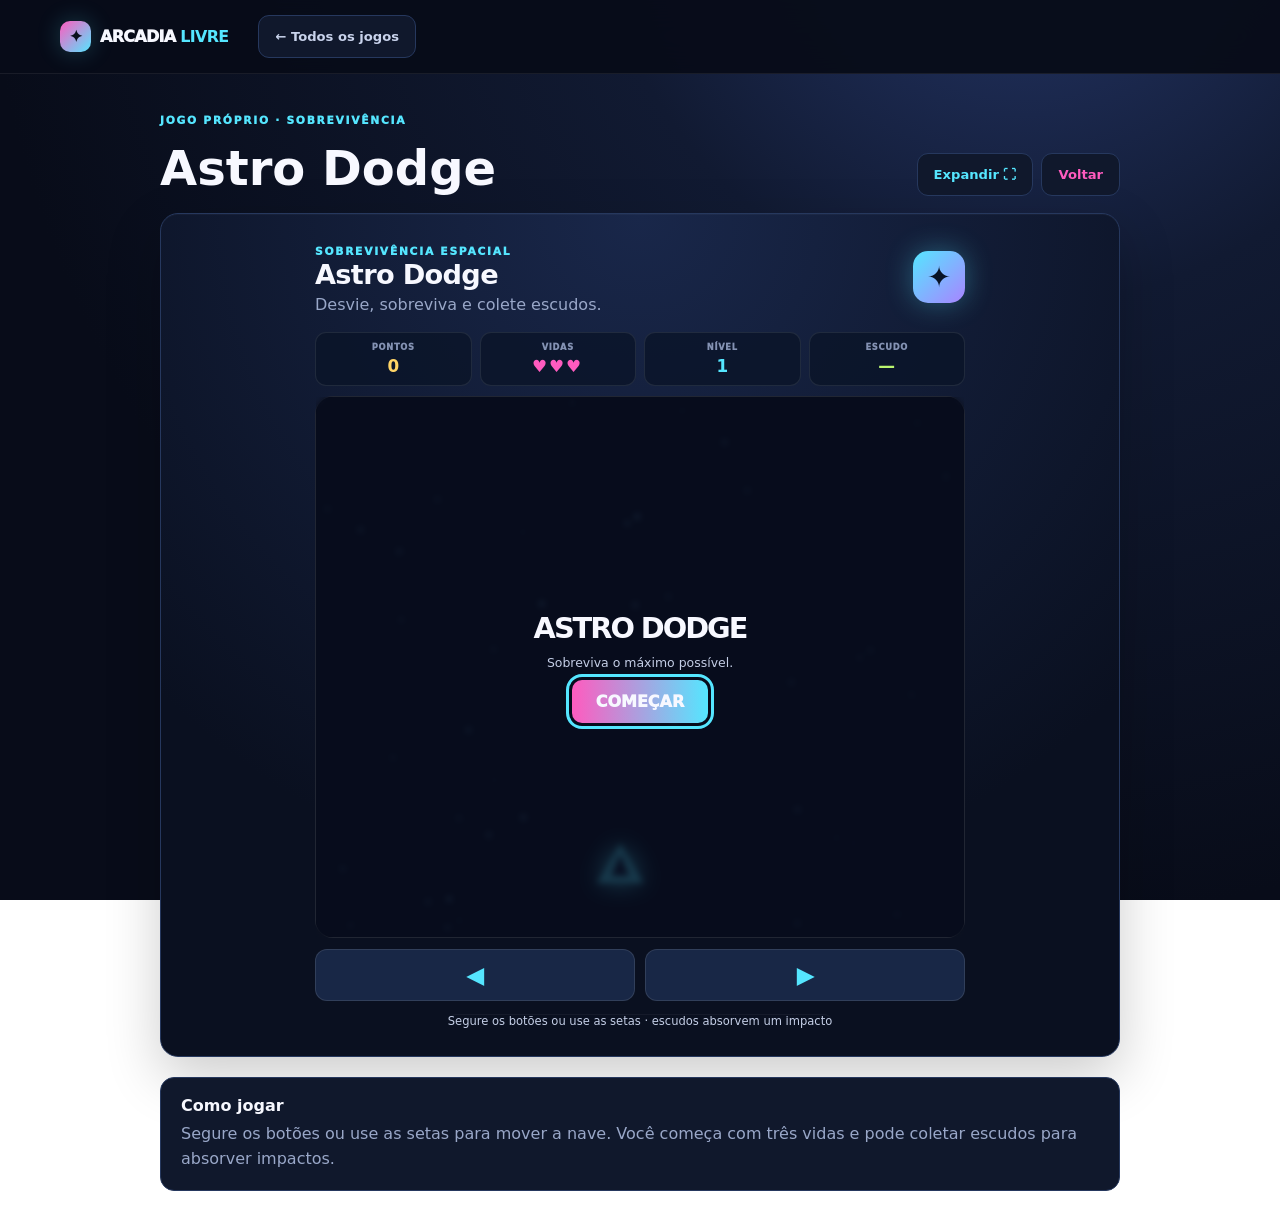
==== commit 0513de91: "Atualiza instruções do Astro Dodge Explica as três vidas e os escudos coletáveis na página do jogo." ====
--- a/astro-dodge.html
+++ b/astro-dodge.html
@@ -1,4 +1,4 @@
 <!doctype html>
 <html lang="pt-BR">
 <head><meta charset="utf-8"><meta name="viewport" content="width=device-width, initial-scale=1"><title>Astro Dodge — Arcadia Livre</title><meta name="description" content="Jogue Astro Dodge, um jogo de sobrevivência espacial gratuito."><link rel="icon" href="favicon.svg" type="image/svg+xml"><link rel="manifest" href="manifest.webmanifest"><link rel="stylesheet" href="styles.css?v=51"></head>
-<body data-game="dodge"><header class="site-header"><div class="header-inner"><a class="brand" href="index.html" aria-label="Voltar ao Arcadia Livre"><span class="brand-mark">✦</span><span>ARCADIA <b>LIVRE</b></span></a><a class="button button-quiet" href="index.html#catalogo">← Todos os jogos</a></div></header><main><section class="player-section standalone-page" id="player"><div class="player-top"><div><p class="eyebrow">jogo próprio · sobrevivência</p><h1 id="game-title">Astro Dodge</h1></div><div class="player-actions"><button class="button button-quiet fullscreen-game" id="fullscreen-game">Expandir ⛶</button><button class="button button-quiet close-game" id="close-game">Voltar</button></div></div><div id="game-root" class="game-root"><div class="empty-player"><div class="controller">🎮</div><h2>Carregando jogo...</h2></div></div><div class="standalone-info"><h2>Como jogar</h2><p>Segure os botões ou use as setas para mover a nave. Desvie dos meteoros e sobreviva o máximo possível.</p></div></section></main><script src="game.js?v=51"></script></body></html>+<body data-game="dodge"><header class="site-header"><div class="header-inner"><a class="brand" href="index.html" aria-label="Voltar ao Arcadia Livre"><span class="brand-mark">✦</span><span>ARCADIA <b>LIVRE</b></span></a><a class="button button-quiet" href="index.html#catalogo">← Todos os jogos</a></div></header><main><section class="player-section standalone-page" id="player"><div class="player-top"><div><p class="eyebrow">jogo próprio · sobrevivência</p><h1 id="game-title">Astro Dodge</h1></div><div class="player-actions"><button class="button button-quiet fullscreen-game" id="fullscreen-game">Expandir ⛶</button><button class="button button-quiet close-game" id="close-game">Voltar</button></div></div><div id="game-root" class="game-root"><div class="empty-player"><div class="controller">🎮</div><h2>Carregando jogo...</h2></div></div><div class="standalone-info"><h2>Como jogar</h2><p>Segure os botões ou use as setas para mover a nave. Você começa com três vidas e pode coletar escudos para absorver impactos.</p></div></section></main><script src="game.js?v=51"></script></body></html>
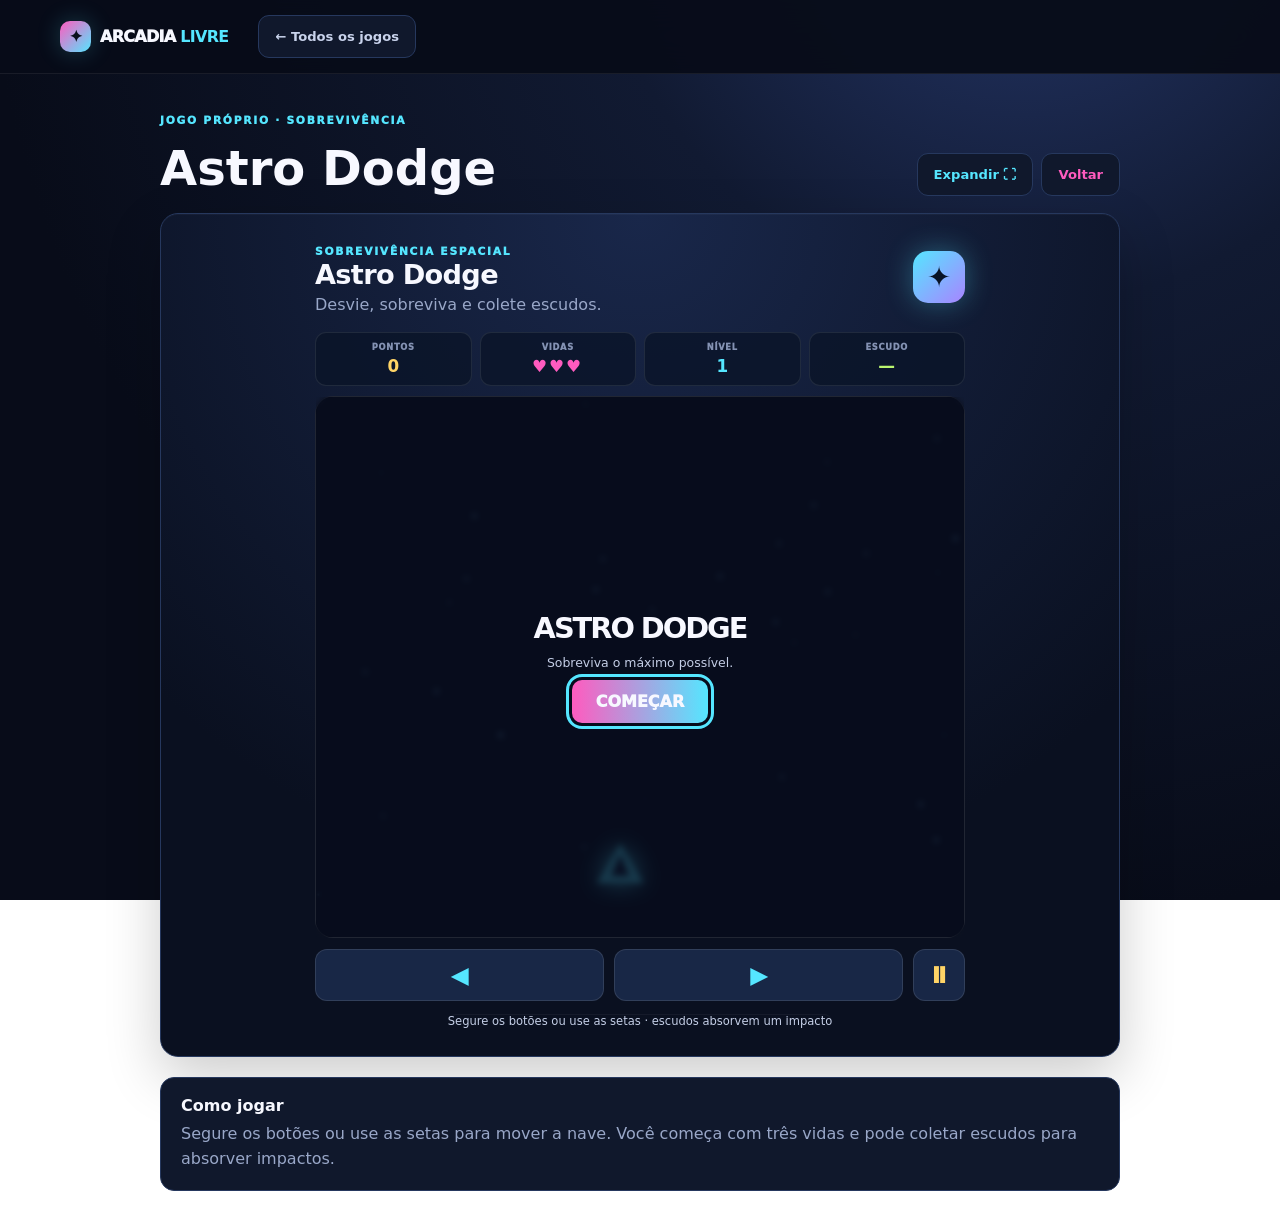
==== commit a876d080: "Corrige bugs e sincroniza o projeto Corrige pausa acumulada do Astro Dodge, remove código residual d" ====
--- a/astro-dodge.html
+++ b/astro-dodge.html
@@ -1,4 +1,4 @@
 <!doctype html>
 <html lang="pt-BR">
-<head><meta charset="utf-8"><meta name="viewport" content="width=device-width, initial-scale=1"><title>Astro Dodge — Arcadia Livre</title><meta name="description" content="Jogue Astro Dodge, um jogo de sobrevivência espacial gratuito."><link rel="icon" href="favicon.svg" type="image/svg+xml"><link rel="manifest" href="manifest.webmanifest"><link rel="stylesheet" href="styles.css?v=51"></head>
-<body data-game="dodge"><header class="site-header"><div class="header-inner"><a class="brand" href="index.html" aria-label="Voltar ao Arcadia Livre"><span class="brand-mark">✦</span><span>ARCADIA <b>LIVRE</b></span></a><a class="button button-quiet" href="index.html#catalogo">← Todos os jogos</a></div></header><main><section class="player-section standalone-page" id="player"><div class="player-top"><div><p class="eyebrow">jogo próprio · sobrevivência</p><h1 id="game-title">Astro Dodge</h1></div><div class="player-actions"><button class="button button-quiet fullscreen-game" id="fullscreen-game">Expandir ⛶</button><button class="button button-quiet close-game" id="close-game">Voltar</button></div></div><div id="game-root" class="game-root"><div class="empty-player"><div class="controller">🎮</div><h2>Carregando jogo...</h2></div></div><div class="standalone-info"><h2>Como jogar</h2><p>Segure os botões ou use as setas para mover a nave. Você começa com três vidas e pode coletar escudos para absorver impactos.</p></div></section></main><script src="game.js?v=51"></script></body></html>+<head><meta charset="utf-8"><meta name="viewport" content="width=device-width, initial-scale=1"><title>Astro Dodge — Arcadia Livre</title><meta name="description" content="Jogue Astro Dodge, um jogo de sobrevivência espacial gratuito."><link rel="icon" href="favicon.svg" type="image/svg+xml"><link rel="manifest" href="manifest.webmanifest"><link rel="stylesheet" href="styles.css?v=20260906"></head>
+<body data-game="dodge"><header class="site-header"><div class="header-inner"><a class="brand" href="index.html" aria-label="Voltar ao Arcadia Livre"><span class="brand-mark">✦</span><span>ARCADIA <b>LIVRE</b></span></a><a class="button button-quiet" href="index.html#catalogo">← Todos os jogos</a></div></header><main><section class="player-section standalone-page" id="player"><div class="player-top"><div><p class="eyebrow">jogo próprio · sobrevivência</p><h1 id="game-title">Astro Dodge</h1></div><div class="player-actions"><button class="button button-quiet fullscreen-game" id="fullscreen-game">Expandir ⛶</button><button class="button button-quiet close-game" id="close-game">Voltar</button></div></div><div id="game-root" class="game-root"><div class="empty-player"><div class="controller">🎮</div><h2>Carregando jogo...</h2></div></div><div class="standalone-info"><h2>Como jogar</h2><p>Segure os botões ou use as setas para mover a nave. Você começa com três vidas e pode coletar escudos para absorver impactos.</p></div></section></main><script src="game.js?v=20260906"></script></body></html>
--- a/styles.css
+++ b/styles.css
@@ -66,3 +66,7 @@
 
 /* Astro Dodge reconstruído */
 .astro-v2{max-width:720px}.astro-head{display:flex;justify-content:space-between;align-items:center;text-align:left}.astro-head h3{font-size:1.7rem;margin:0}.astro-head p{margin:5px 0 0!important;padding:0!important;border:0!important;background:none!important;text-align:left!important}.astro-mark{width:52px;height:52px;display:grid;place-items:center;border-radius:15px;background:linear-gradient(135deg,#55e6ff,#a884ff);color:#081326;font-size:1.8rem;box-shadow:0 0 28px #55e6ff55}.astro-hud{display:grid;grid-template-columns:repeat(4,1fr);gap:8px;margin:18px 0 10px}.astro-hud div{padding:9px 4px;border:1px solid #ffffff16;background:#0b1428cc;border-radius:11px}.astro-hud small{display:block;color:#8492b3;font-size:.52rem;font-weight:950;letter-spacing:.08em}.astro-hud b{display:block;color:var(--text);font-size:1.05rem;margin-top:4px}.astro-hud div:first-child b{color:var(--yellow)}.astro-hud div:nth-child(2) b{color:var(--pink);letter-spacing:2px}.astro-hud div:nth-child(3) b{color:var(--cyan)}.astro-hud div:last-child b{color:var(--lime)}.astro-board{position:relative;border:1px solid #ffffff1c;border-radius:18px;overflow:hidden;background:#060b1a}.astro-board canvas{display:block;width:100%;height:auto}.astro-overlay{position:absolute;inset:0;display:flex;flex-direction:column;align-items:center;justify-content:center;gap:10px;background:#080d1dcc;backdrop-filter:blur(3px)}.astro-overlay[hidden]{display:none}.astro-overlay strong{font-size:1.8rem;letter-spacing:-.07em}.astro-overlay span{font-size:.78rem;color:#c4cee6}.astro-overlay.result strong{color:var(--yellow)}.astro-controls{display:flex;gap:10px;margin-top:11px}.astro-controls button{flex:1;min-height:52px;border:1px solid #ffffff1c;border-radius:12px;background:#182746;color:var(--cyan);font-size:1.35rem;font-weight:950;touch-action:none}.astro-controls button:active{background:#25446d;transform:scale(.98)}.astro-tip{font-size:.72rem!important;margin:13px 0 0!important;padding:0!important;border:0!important;background:none!important}@media(max-width:560px){.astro-head h3{font-size:1.4rem}.astro-mark{width:43px;height:43px;font-size:1.5rem}.astro-hud b{font-size:.9rem}.astro-hud small{font-size:.46rem}}
+.astro-pause{order:3;min-width:52px!important;flex:0 0 52px!important;color:var(--yellow)!important}.astro-controls{flex-wrap:wrap}.astro-controls button:not(.astro-pause){flex:1}
+
+/* Neon Breaker reconstruído */
+.breaker-v2{max-width:740px}.breaker-head{display:flex;justify-content:space-between;align-items:center;text-align:left}.breaker-head h3{font-size:1.7rem;margin:0}.breaker-head p{margin:5px 0 0!important;padding:0!important;border:0!important;background:none!important;text-align:left!important}.breaker-mark{width:52px;height:52px;display:grid;place-items:center;border-radius:15px;background:linear-gradient(135deg,var(--pink),var(--yellow));color:#101426;font-size:1.8rem;box-shadow:0 0 28px #ff5bbf55}.breaker-hud{display:grid;grid-template-columns:repeat(4,1fr);gap:8px;margin:18px 0 10px}.breaker-hud div{padding:9px 4px;border:1px solid #ffffff16;background:#0b1428cc;border-radius:11px}.breaker-hud small{display:block;color:#8492b3;font-size:.52rem;font-weight:950}.breaker-hud b{display:block;color:var(--text);font-size:1.05rem;margin-top:4px}.breaker-hud div:first-child b{color:var(--yellow)}.breaker-hud div:nth-child(2) b{color:var(--pink);letter-spacing:2px}.breaker-hud div:nth-child(3) b{color:var(--cyan)}.breaker-hud div:last-child b{color:var(--lime)}.breaker-board{position:relative;border:1px solid #ffffff1c;border-radius:18px;overflow:hidden;background:#080d1e}.breaker-board canvas{display:block;width:100%;height:auto}.breaker-overlay{position:absolute;inset:0;display:flex;flex-direction:column;align-items:center;justify-content:center;gap:10px;background:#080d1dcc;backdrop-filter:blur(3px)}.breaker-overlay[hidden]{display:none}.breaker-overlay strong{font-size:1.8rem;letter-spacing:-.07em}.breaker-overlay span{font-size:.78rem;color:#c4cee6}.breaker-overlay.result strong{color:var(--yellow)}.breaker-controls{display:grid;grid-template-columns:1fr 60px 1fr;gap:10px;margin-top:11px}.breaker-controls button{min-height:52px;border:1px solid #ffffff1c;border-radius:12px;background:#182746;color:var(--cyan);font-size:1.35rem;font-weight:950;touch-action:none}.breaker-controls button:active{background:#25446d;transform:scale(.98)}.breaker-pause{color:var(--yellow)!important}.breaker-tip{font-size:.72rem!important;margin:13px 0 0!important;padding:0!important;border:0!important;background:none!important}@media(max-width:560px){.breaker-head h3{font-size:1.4rem}.breaker-mark{width:43px;height:43px;font-size:1.5rem}.breaker-hud b{font-size:.9rem}}
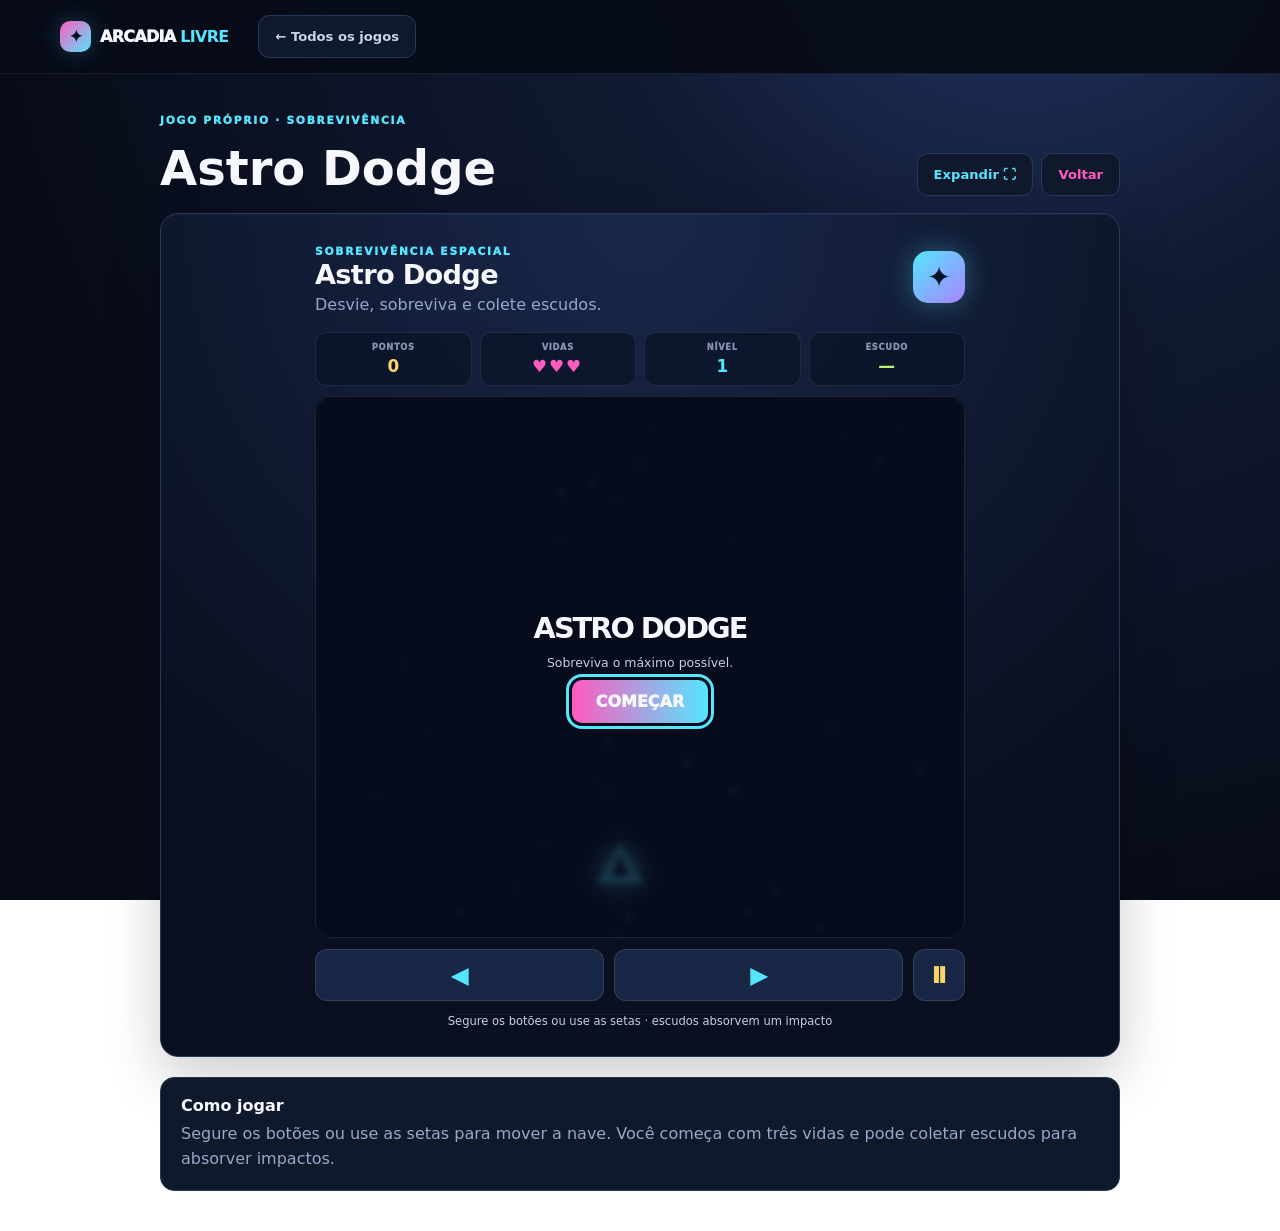
==== commit 32d1e780: "Separa core de storage e registro Adiciona ArcadiaStorage, registro central de jogos e contrato de l" ====
--- a/astro-dodge.html
+++ b/astro-dodge.html
@@ -1,4 +1,7 @@
 <!doctype html>
 <html lang="pt-BR">
 <head><meta charset="utf-8"><meta name="viewport" content="width=device-width, initial-scale=1"><title>Astro Dodge — Arcadia Livre</title><meta name="description" content="Jogue Astro Dodge, um jogo de sobrevivência espacial gratuito."><link rel="icon" href="favicon.svg" type="image/svg+xml"><link rel="manifest" href="manifest.webmanifest"><link rel="stylesheet" href="styles.css?v=20260906"></head>
-<body data-game="dodge"><header class="site-header"><div class="header-inner"><a class="brand" href="index.html" aria-label="Voltar ao Arcadia Livre"><span class="brand-mark">✦</span><span>ARCADIA <b>LIVRE</b></span></a><a class="button button-quiet" href="index.html#catalogo">← Todos os jogos</a></div></header><main><section class="player-section standalone-page" id="player"><div class="player-top"><div><p class="eyebrow">jogo próprio · sobrevivência</p><h1 id="game-title">Astro Dodge</h1></div><div class="player-actions"><button class="button button-quiet fullscreen-game" id="fullscreen-game">Expandir ⛶</button><button class="button button-quiet close-game" id="close-game">Voltar</button></div></div><div id="game-root" class="game-root"><div class="empty-player"><div class="controller">🎮</div><h2>Carregando jogo...</h2></div></div><div class="standalone-info"><h2>Como jogar</h2><p>Segure os botões ou use as setas para mover a nave. Você começa com três vidas e pode coletar escudos para absorver impactos.</p></div></section></main><script src="game.js?v=20260906"></script></body></html>+<body data-game="dodge"><header class="site-header"><div class="header-inner"><a class="brand" href="index.html" aria-label="Voltar ao Arcadia Livre"><span class="brand-mark">✦</span><span>ARCADIA <b>LIVRE</b></span></a><a class="button button-quiet" href="index.html#catalogo">← Todos os jogos</a></div></header><main><section class="player-section standalone-page" id="player"><div class="player-top"><div><p class="eyebrow">jogo próprio · sobrevivência</p><h1 id="game-title">Astro Dodge</h1></div><div class="player-actions"><button class="button button-quiet fullscreen-game" id="fullscreen-game">Expandir ⛶</button><button class="button button-quiet close-game" id="close-game">Voltar</button></div></div><div id="game-root" class="game-root"><div class="empty-player"><div class="controller">🎮</div><h2>Carregando jogo...</h2></div></div><div class="standalone-info"><h2>Como jogar</h2><p>Segure os botões ou use as setas para mover a nave. Você começa com três vidas e pode coletar escudos para absorver impactos.</p></div></section></main><script src="js/core/storage.js?v=20260906"></script>
+<script src="js/core/registry.js?v=20260906"></script>
+<script src="js/core/lifecycle.js?v=20260906"></script>
+<script src="game.js?v=20260906"></script></body></html>
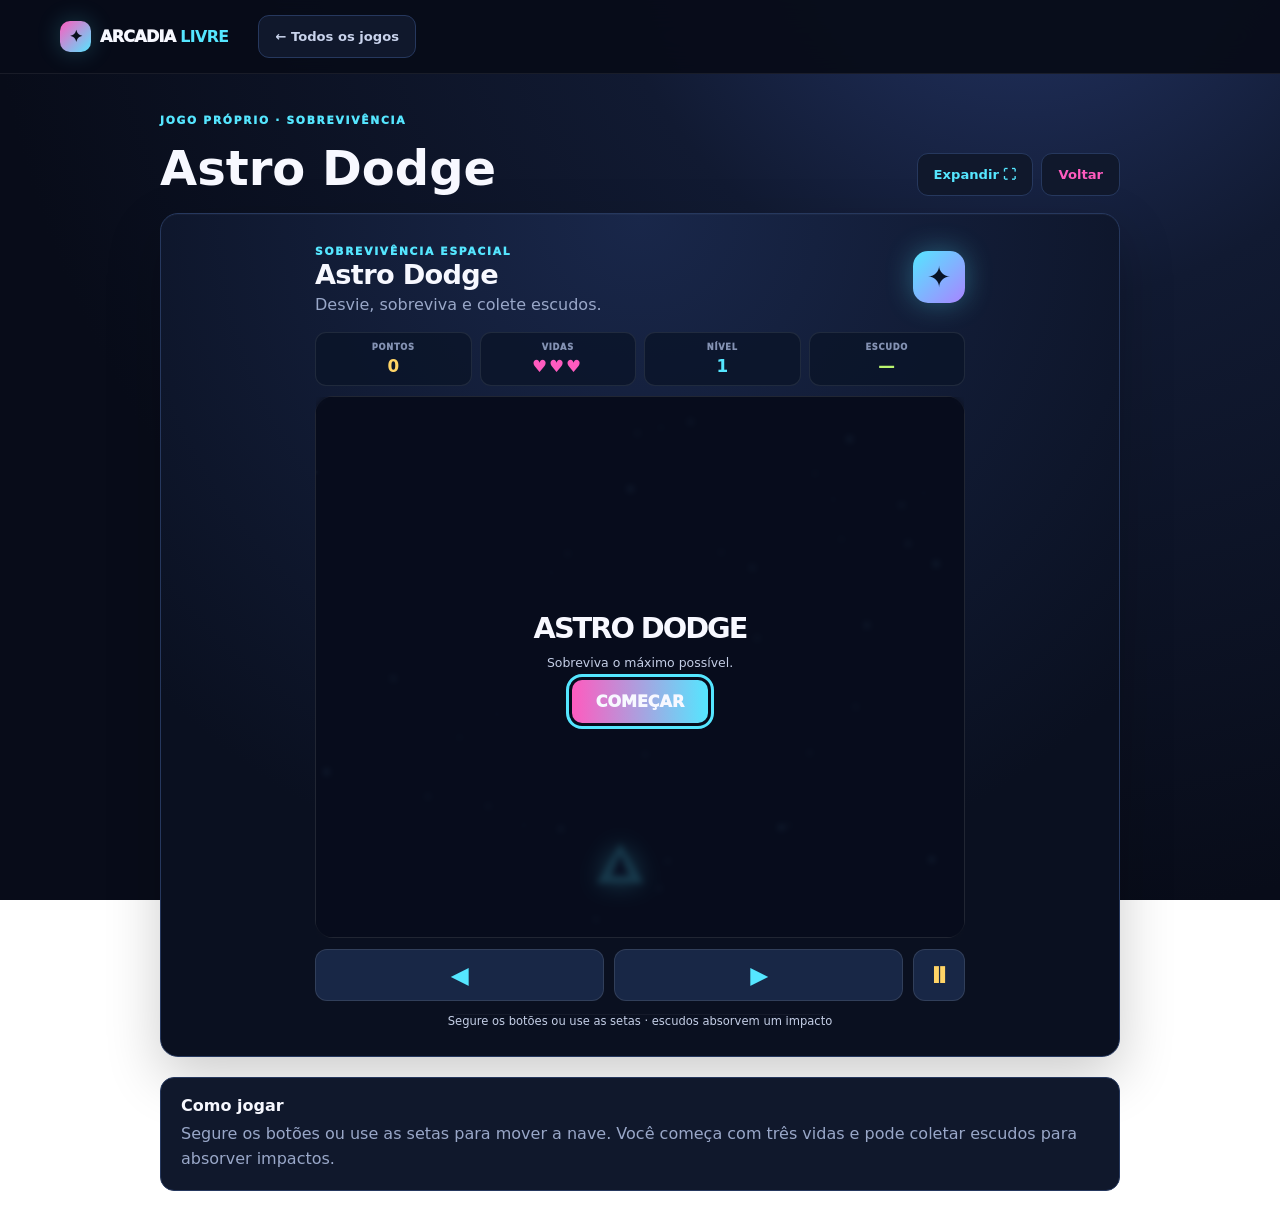
==== commit d77229d0: "Migra Astro Dodge para modulo lifecycle" ====
--- a/astro-dodge.html
+++ b/astro-dodge.html
@@ -4,4 +4,4 @@
 <body data-game="dodge"><header class="site-header"><div class="header-inner"><a class="brand" href="index.html" aria-label="Voltar ao Arcadia Livre"><span class="brand-mark">✦</span><span>ARCADIA <b>LIVRE</b></span></a><a class="button button-quiet" href="index.html#catalogo">← Todos os jogos</a></div></header><main><section class="player-section standalone-page" id="player"><div class="player-top"><div><p class="eyebrow">jogo próprio · sobrevivência</p><h1 id="game-title">Astro Dodge</h1></div><div class="player-actions"><button class="button button-quiet fullscreen-game" id="fullscreen-game">Expandir ⛶</button><button class="button button-quiet close-game" id="close-game">Voltar</button></div></div><div id="game-root" class="game-root"><div class="empty-player"><div class="controller">🎮</div><h2>Carregando jogo...</h2></div></div><div class="standalone-info"><h2>Como jogar</h2><p>Segure os botões ou use as setas para mover a nave. Você começa com três vidas e pode coletar escudos para absorver impactos.</p></div></section></main><script src="js/core/storage.js?v=20260906"></script>
 <script src="js/core/registry.js?v=20260906"></script>
 <script src="js/core/lifecycle.js?v=20260906"></script>
-<script src="game.js?v=20260906"></script></body></html>+<script src="games-dodge.js?v=20260924"></script><script src="game.js?v=20260924"></script></body></html>
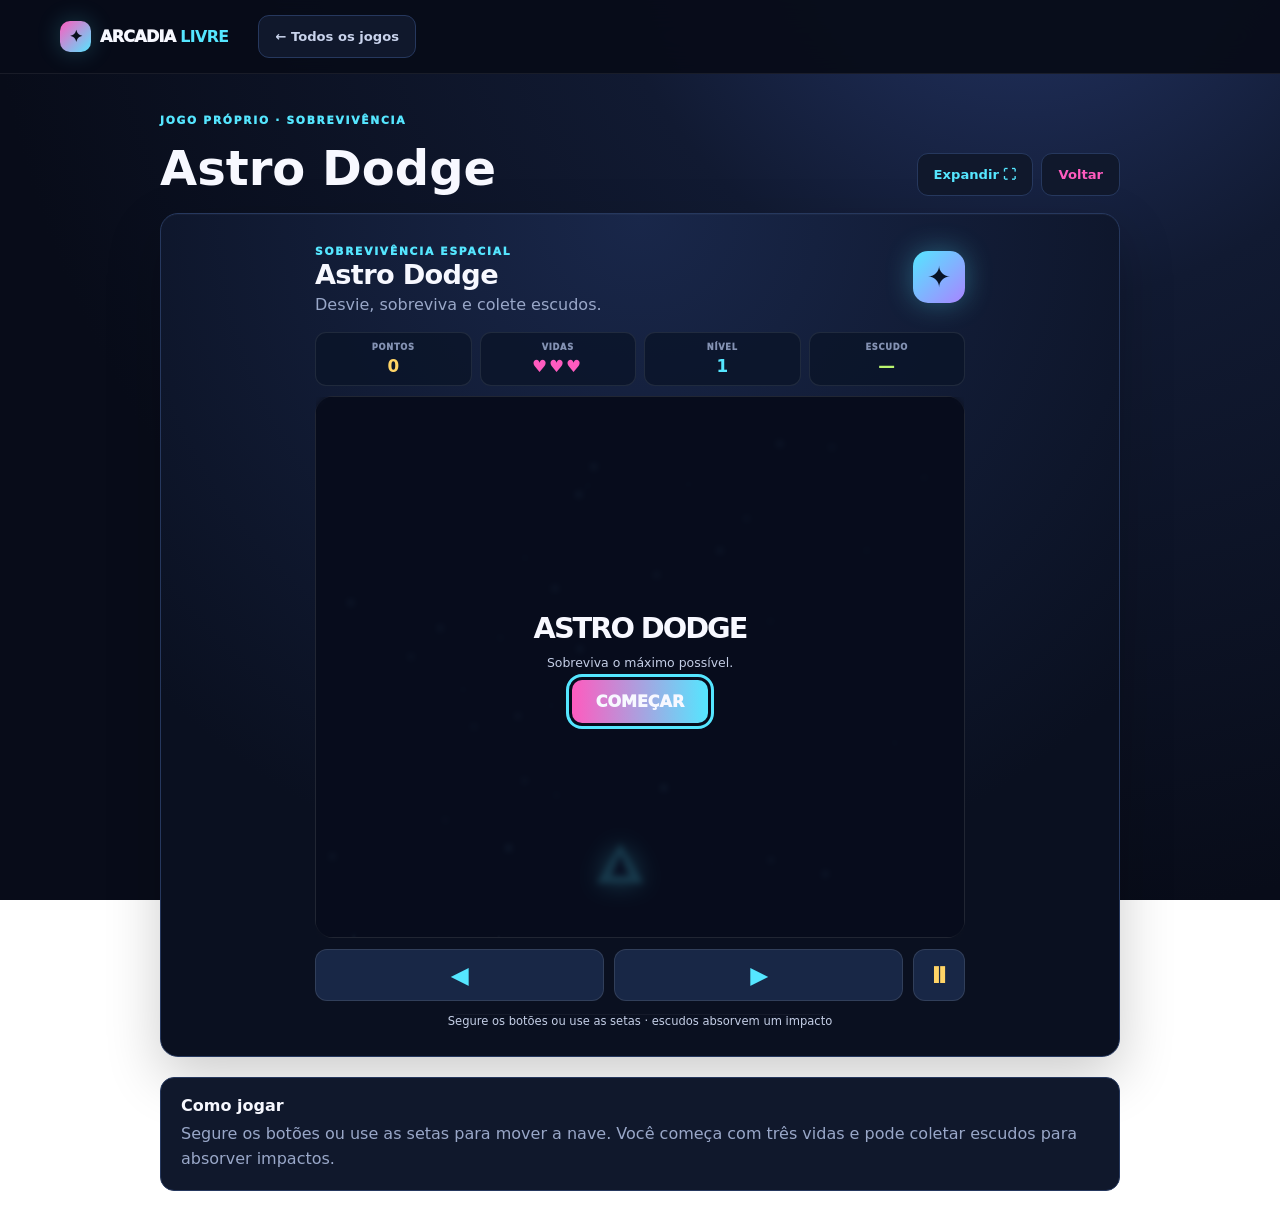
==== commit a823dc91: "Atualiza paginas para modulos em js" ====
--- a/astro-dodge.html
+++ b/astro-dodge.html
@@ -4,4 +4,4 @@
 <body data-game="dodge"><header class="site-header"><div class="header-inner"><a class="brand" href="index.html" aria-label="Voltar ao Arcadia Livre"><span class="brand-mark">✦</span><span>ARCADIA <b>LIVRE</b></span></a><a class="button button-quiet" href="index.html#catalogo">← Todos os jogos</a></div></header><main><section class="player-section standalone-page" id="player"><div class="player-top"><div><p class="eyebrow">jogo próprio · sobrevivência</p><h1 id="game-title">Astro Dodge</h1></div><div class="player-actions"><button class="button button-quiet fullscreen-game" id="fullscreen-game">Expandir ⛶</button><button class="button button-quiet close-game" id="close-game">Voltar</button></div></div><div id="game-root" class="game-root"><div class="empty-player"><div class="controller">🎮</div><h2>Carregando jogo...</h2></div></div><div class="standalone-info"><h2>Como jogar</h2><p>Segure os botões ou use as setas para mover a nave. Você começa com três vidas e pode coletar escudos para absorver impactos.</p></div></section></main><script src="js/core/storage.js?v=20260906"></script>
 <script src="js/core/registry.js?v=20260906"></script>
 <script src="js/core/lifecycle.js?v=20260906"></script>
-<script src="games-dodge.js?v=20260924"></script><script src="game.js?v=20260924"></script></body></html>+<script src="js/games-dodge.js?v=20260924"></script><script src="game.js?v=20260924"></script></body></html>
